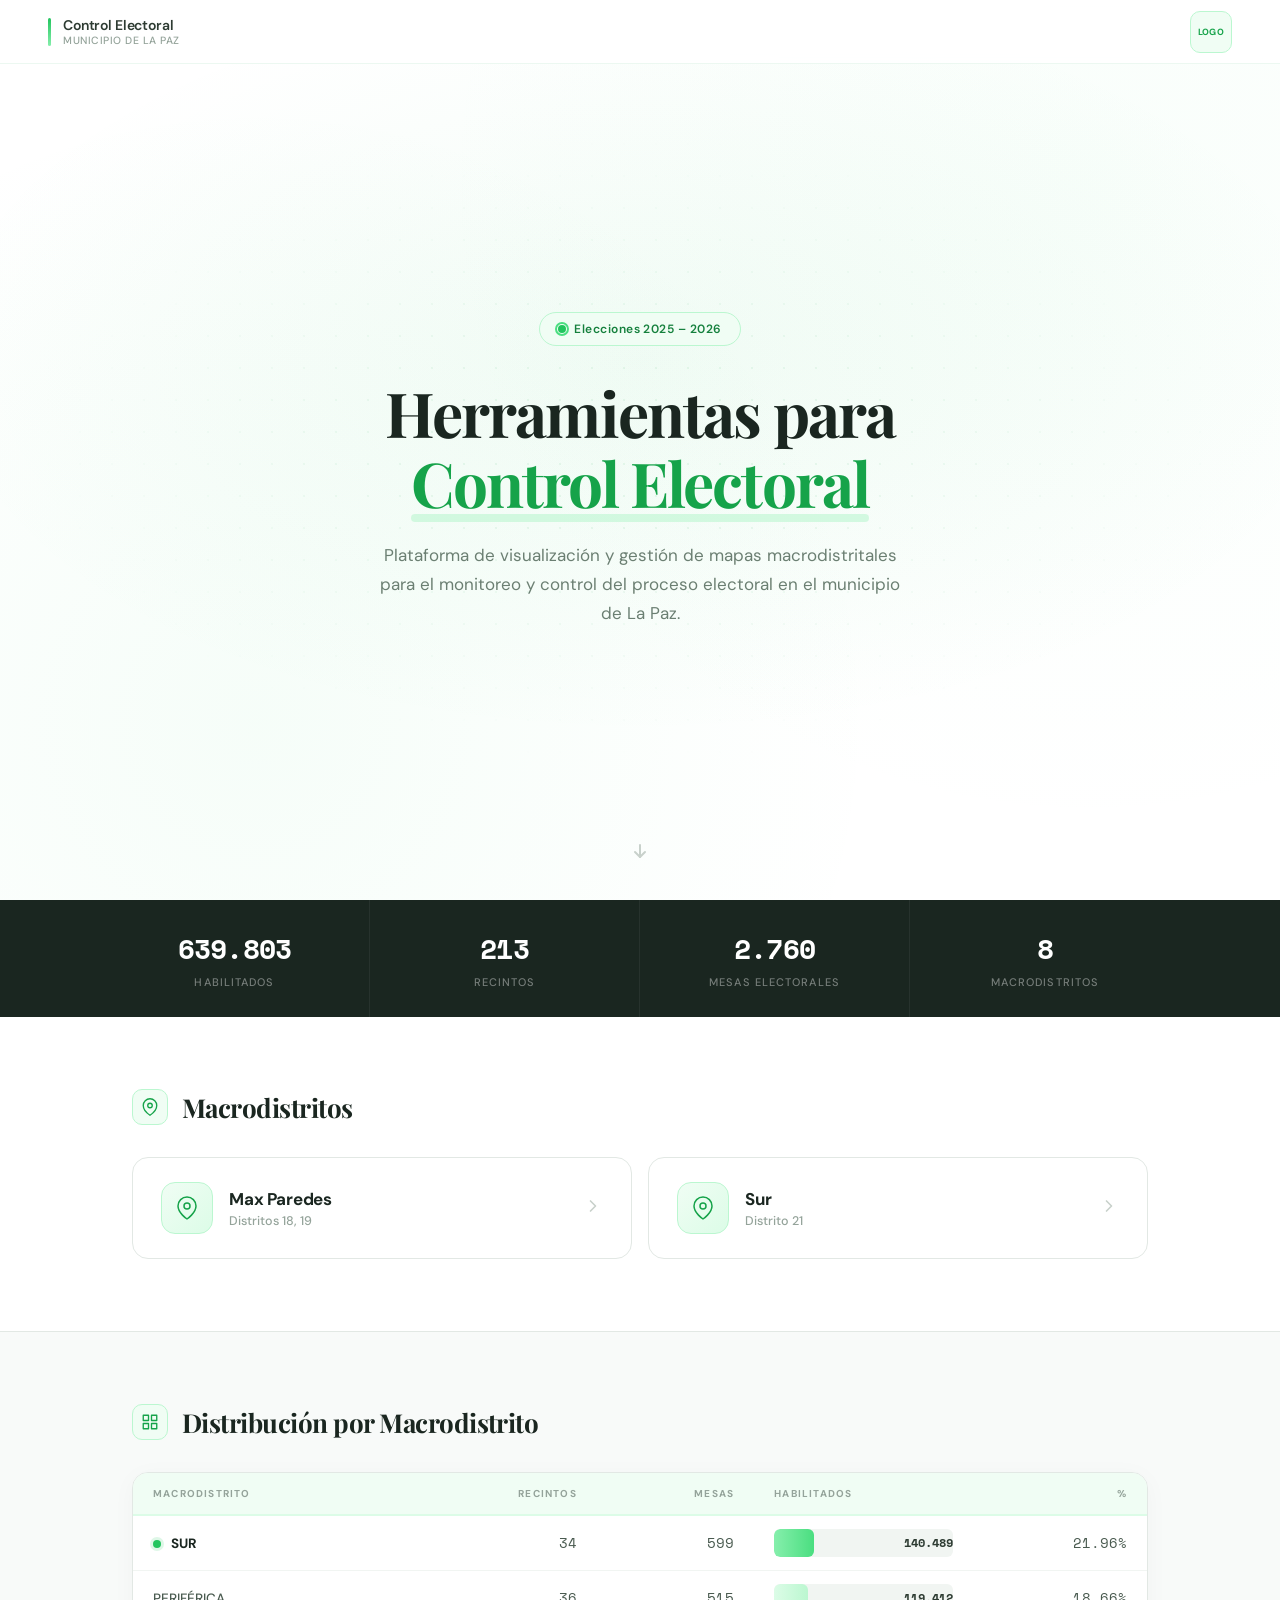
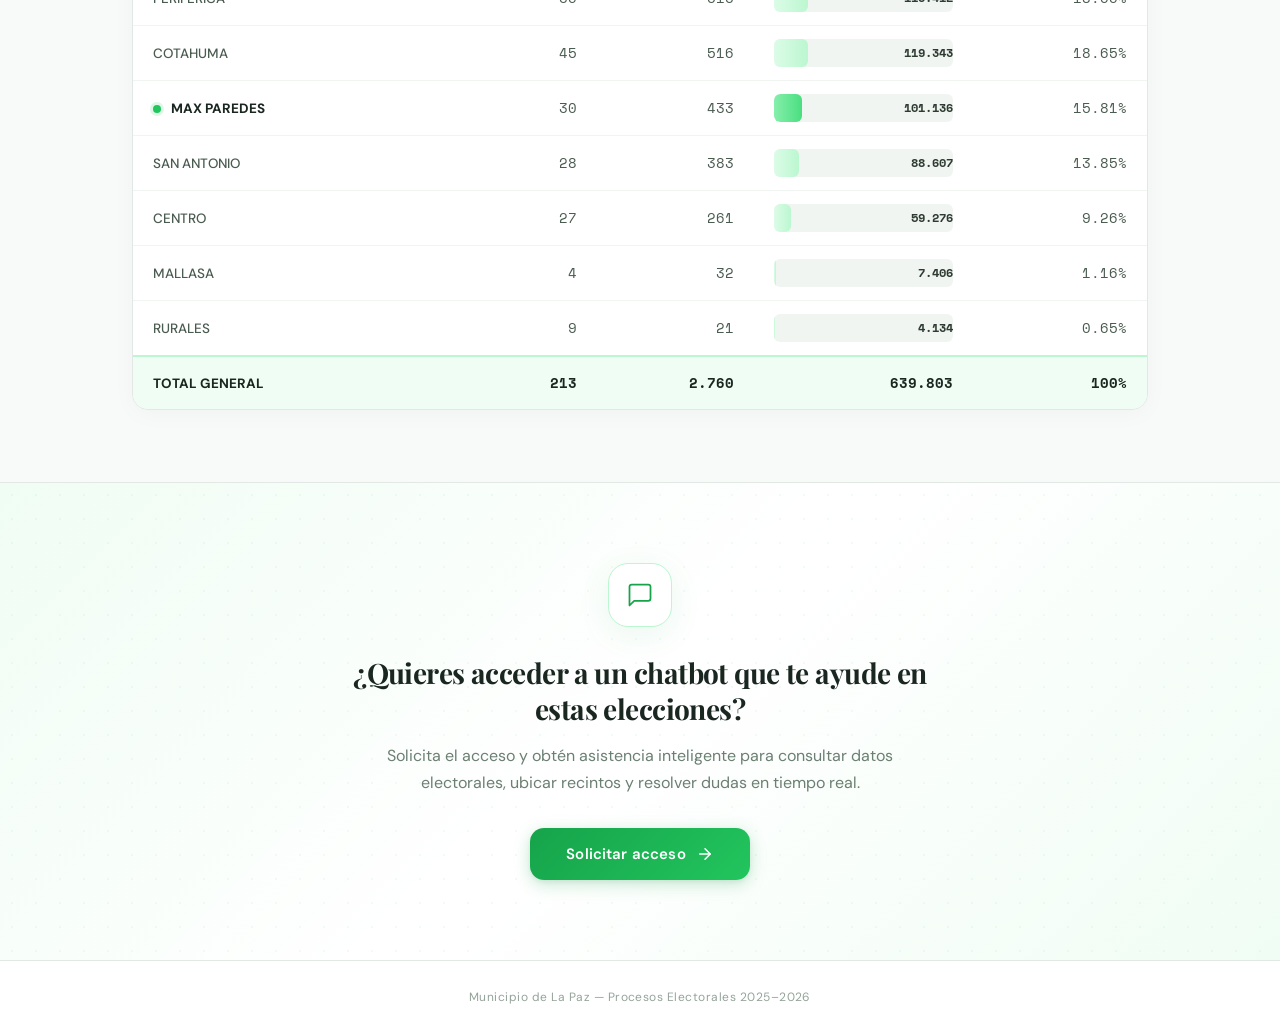
==== index.html @ c9ba5ce0 "Layout Main" ====
<!DOCTYPE html>
<html lang="es">
<head>
  <meta charset="UTF-8">
  <meta name="viewport" content="width=device-width, initial-scale=1.0">
  <title>Herramientas para Control Electoral</title>
  <link rel="stylesheet" href="styles.css">
</head>
<body>

  <!-- ====== NAVBAR ====== -->
  <nav class="navbar">
    <div class="nav-brand">
      <div class="bar"></div>
      <div>
        <div class="nav-brand-text">Control Electoral</div>
        <div class="nav-brand-sub">Municipio de La Paz</div>
      </div>
    </div>
    <!-- LOGO: Reemplaza este div con <img src="tu-logo.png" alt="Logo" class="nav-logo"> -->
    <div class="nav-logo">LOGO</div>
  </nav>

  <!-- ====== HERO SECTION ====== -->
  <section class="hero">
    <div class="hero-badge">
      <span class="pulse"></span>
      Elecciones 2025 – 2026
    </div>
    <h1 class="hero-title">
      Herramientas para<br><span class="green">Control Electoral</span>
    </h1>
    <p class="hero-desc">
      Plataforma de visualización y gestión de mapas macrodistritales
      para el monitoreo y control del proceso electoral en el municipio de La Paz.
    </p>
    <a href="#contenido" class="hero-arrow">
      <svg viewBox="0 0 24 24" stroke-linecap="round" stroke-linejoin="round">
        <polyline points="7 13 12 18 17 13"/>
        <line x1="12" y1="6" x2="12" y2="18"/>
      </svg>
    </a>
  </section>

  <!-- ====== STATS BAR ====== -->
  <div class="stats-bar">
    <div class="stats-inner" id="statsInner"></div>
  </div>

  <!-- ====== MACRODISTRITOS ====== -->
  <section class="section" id="contenido">
    <div class="section-header">
      <div class="icon-circle">
        <svg viewBox="0 0 24 24">
          <path d="M21 10c0 7-9 13-9 13s-9-6-9-13a9 9 0 0118 0z"/>
          <circle cx="12" cy="10" r="3"/>
        </svg>
      </div>
      <h2 class="section-title">Macrodistritos</h2>
    </div>
    <div class="macro-grid" id="macroGrid"></div>
  </section>

  <!-- ====== TABLA DE DATOS ====== -->
  <div class="table-section">
    <section class="section">
      <div class="section-header">
        <div class="icon-circle">
          <svg viewBox="0 0 24 24">
            <rect x="3" y="3" width="7" height="7"/>
            <rect x="14" y="3" width="7" height="7"/>
            <rect x="3" y="14" width="7" height="7"/>
            <rect x="14" y="14" width="7" height="7"/>
          </svg>
        </div>
        <h2 class="section-title">Distribución por Macrodistrito</h2>
      </div>
      <div class="table-wrap">
        <table>
          <thead>
            <tr>
              <th style="text-align:left">Macrodistrito</th>
              <th>Recintos</th>
              <th>Mesas</th>
              <th style="text-align:left">Habilitados</th>
              <th>%</th>
            </tr>
          </thead>
          <tbody id="tableBody"></tbody>
        </table>
      </div>
    </section>
  </div>

  <!-- ====== CTA CHATBOT ====== -->
  <section class="cta-section">
    <div class="cta-inner">
      <div class="cta-icon">
        <svg viewBox="0 0 24 24">
          <path d="M21 15a2 2 0 01-2 2H7l-4 4V5a2 2 0 012-2h14a2 2 0 012 2z"/>
        </svg>
      </div>
      <h2 class="cta-title">
        ¿Quieres acceder a un chatbot que te ayude en estas elecciones?
      </h2>
      <p class="cta-desc">
        Solicita el acceso y obtén asistencia inteligente para consultar datos electorales,
        ubicar recintos y resolver dudas en tiempo real.
      </p>
      <button class="cta-btn" onclick="solicitarAcceso()">
        Solicitar acceso
        <svg viewBox="0 0 24 24"><line x1="5" y1="12" x2="19" y2="12"/><polyline points="12 5 19 12 12 19"/></svg>
      </button>
    </div>
  </section>

  <!-- ====== FOOTER ====== -->
  <footer class="footer">
    Municipio de La Paz — Procesos Electorales 2025–2026
  </footer>

  <script src="app.js"></script>
</body>
</html>
---- styles.css ----
/* ============================================
   HERRAMIENTAS PARA CONTROL ELECTORAL
   Estética: Editorial limpia · Blanco + Verde
   ============================================ */

@import url('https://fonts.googleapis.com/css2?family=Playfair+Display:wght@400;500;600;700;800&family=DM+Sans:opsz,wght@9..40,300;9..40,400;9..40,500;9..40,600;9..40,700&family=Space+Mono:wght@400;700&display=swap');

:root {
  --green-50: #F0FDF4;
  --green-100: #DCFCE7;
  --green-200: #BBF7D0;
  --green-300: #86EFAC;
  --green-400: #4ADE80;
  --green-500: #22C55E;
  --green-600: #16A34A;
  --green-700: #15803D;
  --green-800: #166534;
  --white: #FFFFFF;
  --gray-50: #F8FAF9;
  --gray-100: #F1F5F2;
  --gray-200: #E2E8E4;
  --gray-300: #C8D1CB;
  --gray-400: #94A39A;
  --gray-500: #6B7F72;
  --gray-600: #4A5B50;
  --gray-700: #2D3B32;
  --gray-800: #1A2620;
  --font-display: 'Playfair Display', Georgia, serif;
  --font-body: 'DM Sans', sans-serif;
  --font-mono: 'Space Mono', monospace;
}

* { margin: 0; padding: 0; box-sizing: border-box; }
html { scroll-behavior: smooth; }

body {
  font-family: var(--font-body);
  color: var(--gray-700);
  background: var(--white);
  overflow-x: hidden;
  -webkit-font-smoothing: antialiased;
}

/* ---- NAVBAR ---- */
.navbar {
  position: fixed;
  top: 0; left: 0; right: 0;
  z-index: 100;
  padding: 0 48px;
  height: 64px;
  display: flex;
  align-items: center;
  justify-content: space-between;
  background: rgba(255,255,255,0.85);
  backdrop-filter: blur(20px);
  -webkit-backdrop-filter: blur(20px);
  border-bottom: 1px solid rgba(22,163,74,0.08);
  transition: all 0.3s ease;
}

.navbar.scrolled { box-shadow: 0 4px 30px rgba(0,0,0,0.04); }

.nav-brand {
  display: flex;
  align-items: center;
  gap: 12px;
}

.nav-brand .bar {
  width: 3px;
  height: 28px;
  border-radius: 3px;
  background: linear-gradient(180deg, var(--green-500), var(--green-300));
}

.nav-brand-text {
  font-size: 14px;
  font-weight: 600;
  color: var(--gray-700);
  letter-spacing: -0.01em;
}

.nav-brand-sub {
  font-size: 10.5px;
  color: var(--gray-400);
  font-weight: 500;
  letter-spacing: 0.05em;
  text-transform: uppercase;
}

.nav-logo {
  width: 42px;
  height: 42px;
  border-radius: 10px;
  background: var(--green-50);
  border: 1.5px solid var(--green-200);
  display: flex;
  align-items: center;
  justify-content: center;
  font-size: 9px;
  font-weight: 700;
  color: var(--green-600);
  letter-spacing: 0.05em;
  transition: all 0.3s ease;
  cursor: pointer;
}

.nav-logo:hover {
  border-color: var(--green-400);
  transform: scale(1.06);
}

/* ---- HERO ---- */
.hero {
  position: relative;
  min-height: 100vh;
  display: flex;
  flex-direction: column;
  align-items: center;
  justify-content: center;
  text-align: center;
  padding: 120px 32px 80px;
  overflow: hidden;
}

.hero::before {
  content: '';
  position: absolute;
  inset: 0;
  background:
    radial-gradient(ellipse 80% 60% at 50% 40%, rgba(34,197,94,0.06) 0%, transparent 70%),
    radial-gradient(circle at 20% 80%, rgba(74,222,128,0.05) 0%, transparent 50%),
    radial-gradient(circle at 85% 20%, rgba(134,239,172,0.05) 0%, transparent 50%);
  pointer-events: none;
}

.hero::after {
  content: '';
  position: absolute;
  inset: 0;
  background-image: radial-gradient(rgba(22,163,74,0.07) 1px, transparent 1px);
  background-size: 32px 32px;
  pointer-events: none;
  mask-image: radial-gradient(ellipse 70% 50% at 50% 50%, black 20%, transparent 70%);
  -webkit-mask-image: radial-gradient(ellipse 70% 50% at 50% 50%, black 20%, transparent 70%);
}

.hero-badge {
  display: inline-flex;
  align-items: center;
  gap: 8px;
  padding: 8px 18px;
  background: var(--green-50);
  border: 1px solid var(--green-200);
  border-radius: 100px;
  font-size: 12px;
  font-weight: 600;
  color: var(--green-700);
  letter-spacing: 0.04em;
  margin-bottom: 32px;
  position: relative;
  z-index: 1;
  animation: fadeUp 0.8s ease backwards;
}

.pulse {
  width: 8px;
  height: 8px;
  border-radius: 50%;
  background: var(--green-500);
  position: relative;
}

.pulse::after {
  content: '';
  position: absolute;
  inset: -3px;
  border-radius: 50%;
  border: 2px solid var(--green-400);
  animation: pulseRing 2s ease-out infinite;
}

@keyframes pulseRing {
  0% { transform: scale(1); opacity: 0.6; }
  100% { transform: scale(2.2); opacity: 0; }
}

.hero-title {
  font-family: var(--font-display);
  font-size: clamp(38px, 5.5vw, 62px);
  font-weight: 700;
  color: var(--gray-800);
  line-height: 1.12;
  letter-spacing: -0.03em;
  max-width: 740px;
  position: relative;
  z-index: 1;
  animation: fadeUp 0.8s ease 0.1s backwards;
}

.hero-title .green {
  color: var(--green-600);
  position: relative;
}

.hero-title .green::after {
  content: '';
  position: absolute;
  bottom: 2px;
  left: 0; right: 0;
  height: 8px;
  background: var(--green-200);
  border-radius: 4px;
  z-index: -1;
  opacity: 0.6;
}

.hero-desc {
  font-size: 17px;
  color: var(--gray-500);
  line-height: 1.7;
  max-width: 520px;
  margin-top: 24px;
  position: relative;
  z-index: 1;
  animation: fadeUp 0.8s ease 0.2s backwards;
}

.hero-arrow {
  position: absolute;
  bottom: 32px;
  left: 50%;
  transform: translateX(-50%);
  animation: bounceDown 2s ease infinite;
  z-index: 1;
}

.hero-arrow svg {
  width: 24px;
  height: 24px;
  stroke: var(--gray-300);
  stroke-width: 2;
  fill: none;
}

@keyframes bounceDown {
  0%, 100% { transform: translateX(-50%) translateY(0); }
  50% { transform: translateX(-50%) translateY(8px); }
}

@keyframes fadeUp {
  from { opacity: 0; transform: translateY(20px); }
  to { opacity: 1; transform: translateY(0); }
}

/* ---- STATS BAR ---- */
.stats-bar { background: var(--gray-800); padding: 0 48px; }

.stats-inner {
  max-width: 1080px;
  margin: 0 auto;
  display: grid;
  grid-template-columns: repeat(4, 1fr);
}

.stat-item {
  padding: 28px 24px;
  text-align: center;
  border-right: 1px solid rgba(255,255,255,0.06);
  animation: fadeUp 0.6s ease backwards;
}

.stat-item:nth-child(1) { animation-delay: 0.3s; }
.stat-item:nth-child(2) { animation-delay: 0.35s; }
.stat-item:nth-child(3) { animation-delay: 0.4s; }
.stat-item:nth-child(4) { animation-delay: 0.45s; }
.stat-item:last-child { border-right: none; }

.stat-value {
  font-family: var(--font-mono);
  font-size: 28px;
  font-weight: 700;
  color: var(--white);
  letter-spacing: -0.03em;
}

.stat-label {
  font-size: 11px;
  color: rgba(255,255,255,0.4);
  font-weight: 500;
  letter-spacing: 0.1em;
  text-transform: uppercase;
  margin-top: 6px;
}

/* ---- SECTIONS ---- */
.section {
  max-width: 1080px;
  margin: 0 auto;
  padding: 72px 32px;
}

.section-header {
  display: flex;
  align-items: center;
  gap: 14px;
  margin-bottom: 32px;
}

.icon-circle {
  width: 36px;
  height: 36px;
  border-radius: 10px;
  background: var(--green-50);
  border: 1px solid var(--green-200);
  display: flex;
  align-items: center;
  justify-content: center;
}

.icon-circle svg {
  width: 18px;
  height: 18px;
  stroke: var(--green-600);
  fill: none;
  stroke-width: 1.8;
  stroke-linecap: round;
  stroke-linejoin: round;
}

.section-title {
  font-family: var(--font-display);
  font-size: 26px;
  font-weight: 700;
  color: var(--gray-800);
  letter-spacing: -0.02em;
}

/* ---- MACRO CARDS ---- */
.macro-grid {
  display: grid;
  grid-template-columns: repeat(2, 1fr);
  gap: 16px;
}

.macro-card {
  all: unset;
  cursor: pointer;
  box-sizing: border-box;
  display: flex;
  align-items: center;
  gap: 16px;
  padding: 24px 28px;
  background: var(--white);
  border: 1.5px solid var(--gray-200);
  border-radius: 16px;
  transition: all 0.4s cubic-bezier(0.22, 1, 0.36, 1);
  position: relative;
  overflow: hidden;
}

.macro-card::before {
  content: '';
  position: absolute;
  top: 0; left: 0;
  width: 4px;
  height: 100%;
  background: var(--green-500);
  opacity: 0;
  transition: opacity 0.3s ease;
  border-radius: 0 4px 4px 0;
}

.macro-card:hover {
  border-color: var(--green-300);
  transform: translateY(-4px);
  box-shadow: 0 16px 48px rgba(22,163,74,0.08), 0 4px 12px rgba(0,0,0,0.03);
}

.macro-card:hover::before,
.macro-card.active::before { opacity: 1; }

.macro-card.active {
  border-color: var(--green-400);
  background: var(--green-50);
  box-shadow: 0 8px 32px rgba(22,163,74,0.1);
}

.macro-card-icon {
  width: 52px;
  height: 52px;
  border-radius: 14px;
  background: linear-gradient(135deg, var(--green-50), var(--green-100));
  border: 1px solid var(--green-200);
  display: flex;
  align-items: center;
  justify-content: center;
  flex-shrink: 0;
  transition: all 0.3s ease;
}

.macro-card:hover .macro-card-icon {
  background: linear-gradient(135deg, var(--green-100), var(--green-200));
  border-color: var(--green-300);
}

.macro-card-icon svg {
  width: 24px;
  height: 24px;
  stroke: var(--green-600);
  fill: none;
  stroke-width: 1.5;
  stroke-linecap: round;
  stroke-linejoin: round;
}

.macro-card-name {
  font-size: 17px;
  font-weight: 700;
  color: var(--gray-800);
  letter-spacing: -0.01em;
}

.macro-card-sub {
  font-size: 12.5px;
  color: var(--gray-400);
  margin-top: 3px;
  font-weight: 500;
}

.macro-card-arrow { margin-left: auto; transition: all 0.3s ease; }

.macro-card-arrow svg {
  width: 20px;
  height: 20px;
  stroke: var(--gray-300);
  fill: none;
  stroke-width: 2;
  stroke-linecap: round;
  stroke-linejoin: round;
  transition: all 0.3s ease;
}

.macro-card:hover .macro-card-arrow svg {
  stroke: var(--green-500);
  transform: translateX(3px);
}

.macro-card.active .macro-card-arrow { transform: rotate(90deg); }

/* ---- TABLE ---- */
.table-section {
  background: var(--gray-50);
  border-top: 1px solid var(--gray-200);
  border-bottom: 1px solid var(--gray-200);
}

.table-wrap {
  background: var(--white);
  border: 1px solid var(--gray-200);
  border-radius: 16px;
  overflow: hidden;
  box-shadow: 0 4px 24px rgba(0,0,0,0.03);
}

table { width: 100%; border-collapse: collapse; }
thead tr { border-bottom: 2px solid var(--green-100); }

th {
  padding: 14px 20px;
  font-size: 10px;
  font-weight: 700;
  color: var(--gray-400);
  letter-spacing: 0.12em;
  text-transform: uppercase;
  text-align: right;
  background: var(--green-50);
}

th:first-child { text-align: left; }
th:nth-child(4) { text-align: left; }

td {
  padding: 13px 20px;
  font-size: 13.5px;
  color: var(--gray-600);
  text-align: right;
  font-family: var(--font-mono);
  font-weight: 400;
}

td:first-child {
  text-align: left;
  font-family: var(--font-body);
  font-weight: 500;
  color: var(--gray-600);
}

tbody tr {
  border-bottom: 1px solid var(--gray-100);
  transition: background 0.2s ease;
}

tbody tr:last-child { border-bottom: none; }
tbody tr:hover { background: rgba(240,253,244,0.5); }

tr.row-highlight td:first-child {
  font-weight: 700;
  color: var(--gray-800);
}

.dot {
  display: inline-block;
  width: 8px;
  height: 8px;
  border-radius: 50%;
  background: var(--green-500);
  margin-right: 10px;
  vertical-align: middle;
  box-shadow: 0 0 0 3px rgba(34,197,94,0.15);
}

.bar-cell {
  position: relative;
  width: 100%;
  height: 28px;
  background: var(--gray-100);
  border-radius: 6px;
  overflow: hidden;
}

.bar-fill {
  position: absolute;
  left: 0; top: 0; bottom: 0;
  background: linear-gradient(90deg, var(--green-100), var(--green-200));
  border-radius: 6px;
  transition: width 1s cubic-bezier(0.22, 1, 0.36, 1);
}

.bar-fill.highlight {
  background: linear-gradient(90deg, var(--green-300), var(--green-400));
}

.bar-value {
  position: relative;
  z-index: 1;
  line-height: 28px;
  padding-left: 10px;
  font-size: 12px;
  font-weight: 600;
  color: var(--gray-700);
  font-family: var(--font-mono);
}

tr.row-total {
  border-top: 2px solid var(--green-200) !important;
  background: var(--green-50);
}

tr.row-total td {
  font-weight: 700;
  color: var(--gray-800);
  padding: 16px 20px;
}

/* ---- CTA CHATBOT ---- */
.cta-section {
  background: linear-gradient(135deg, var(--green-50) 0%, var(--white) 50%, var(--green-50) 100%);
  position: relative;
  overflow: hidden;
}

.cta-section::before {
  content: '';
  position: absolute;
  inset: 0;
  background-image: radial-gradient(rgba(22,163,74,0.05) 1px, transparent 1px);
  background-size: 24px 24px;
  pointer-events: none;
}

.cta-inner {
  max-width: 640px;
  margin: 0 auto;
  padding: 80px 32px;
  text-align: center;
  position: relative;
  z-index: 1;
}

.cta-icon {
  width: 64px;
  height: 64px;
  border-radius: 20px;
  background: var(--white);
  border: 1.5px solid var(--green-200);
  display: flex;
  align-items: center;
  justify-content: center;
  margin: 0 auto 28px;
  box-shadow: 0 8px 32px rgba(22,163,74,0.08);
}

.cta-icon svg {
  width: 28px; height: 28px;
  stroke: var(--green-600);
  fill: none;
  stroke-width: 1.5;
  stroke-linecap: round;
  stroke-linejoin: round;
}

.cta-title {
  font-family: var(--font-display);
  font-size: 28px;
  font-weight: 700;
  color: var(--gray-800);
  letter-spacing: -0.02em;
  line-height: 1.3;
  margin-bottom: 14px;
}

.cta-desc {
  font-size: 16px;
  color: var(--gray-500);
  line-height: 1.7;
  margin-bottom: 32px;
}

.cta-btn {
  all: unset;
  cursor: pointer;
  display: inline-flex;
  align-items: center;
  gap: 10px;
  padding: 16px 36px;
  background: linear-gradient(135deg, var(--green-600), var(--green-500));
  color: var(--white);
  font-family: var(--font-body);
  font-size: 15px;
  font-weight: 600;
  letter-spacing: 0.01em;
  border-radius: 14px;
  transition: all 0.4s cubic-bezier(0.22, 1, 0.36, 1);
  box-shadow: 0 4px 16px rgba(22,163,74,0.25), 0 2px 4px rgba(0,0,0,0.05);
  position: relative;
  overflow: hidden;
}

.cta-btn::before {
  content: '';
  position: absolute;
  inset: 0;
  background: linear-gradient(135deg, transparent 0%, rgba(255,255,255,0.15) 100%);
  opacity: 0;
  transition: opacity 0.3s ease;
}

.cta-btn:hover {
  transform: translateY(-3px);
  box-shadow: 0 8px 32px rgba(22,163,74,0.3), 0 4px 8px rgba(0,0,0,0.06);
}

.cta-btn:hover::before { opacity: 1; }
.cta-btn:active { transform: translateY(-1px); }

.cta-btn svg {
  width: 18px; height: 18px;
  stroke: var(--white);
  fill: none;
  stroke-width: 2;
  stroke-linecap: round;
  stroke-linejoin: round;
  transition: transform 0.3s ease;
}

.cta-btn:hover svg { transform: translateX(3px); }

/* ---- FOOTER ---- */
.footer {
  text-align: center;
  padding: 28px 32px;
  border-top: 1px solid var(--gray-200);
  font-size: 12px;
  color: var(--gray-400);
  letter-spacing: 0.04em;
  background: var(--white);
}

/* ---- RESPONSIVE ---- */
@media (max-width: 768px) {
  .navbar { padding: 0 20px; }
  .stats-inner { grid-template-columns: repeat(2, 1fr); }
  .stat-item { padding: 20px 16px; }
  .stat-value { font-size: 22px; }
  .macro-grid { grid-template-columns: 1fr; }
  .hero-title { font-size: 34px; }
  .section { padding: 48px 20px; }
  .cta-inner { padding: 56px 20px; }
  .cta-title { font-size: 24px; }
}

@media (max-width: 480px) {
  .stats-inner { grid-template-columns: 1fr; }
  .stat-item { border-right: none; border-bottom: 1px solid rgba(255,255,255,0.06); }
  .hero { padding: 100px 20px 60px; min-height: 90vh; }
}
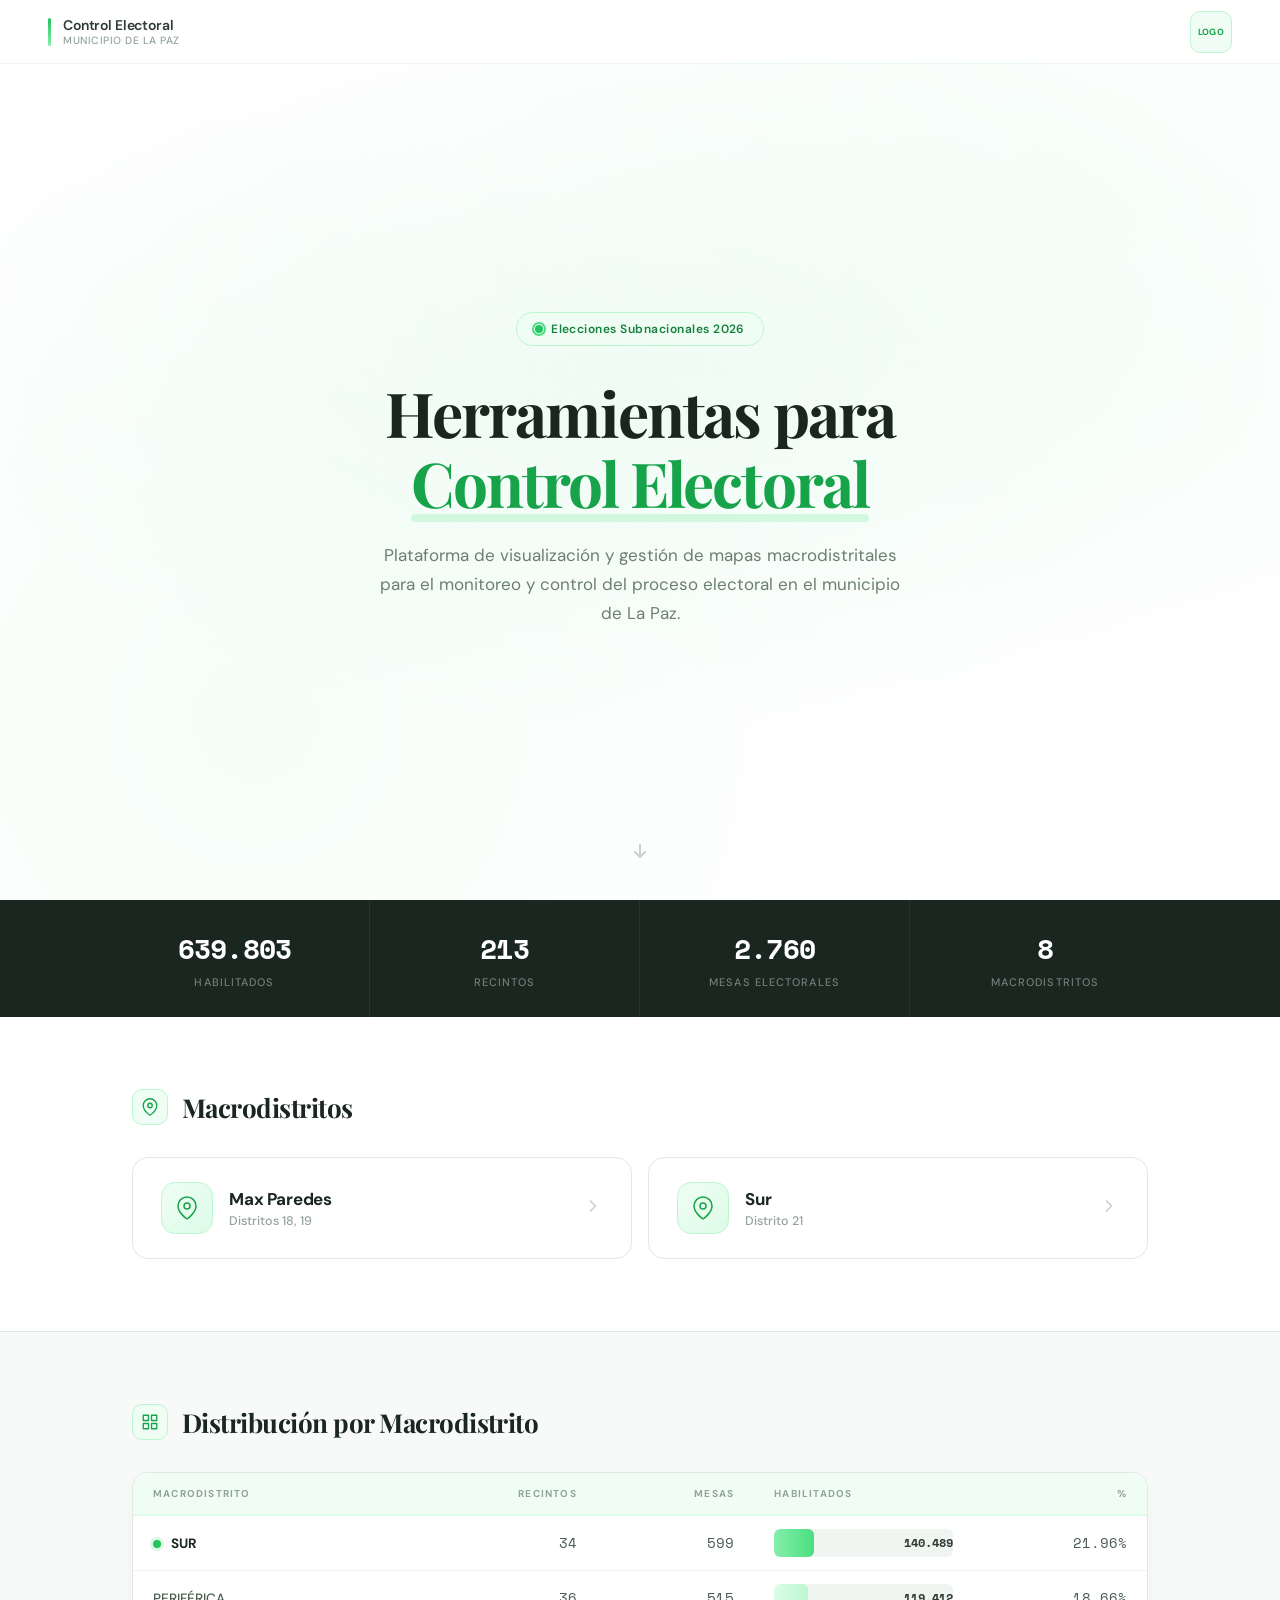
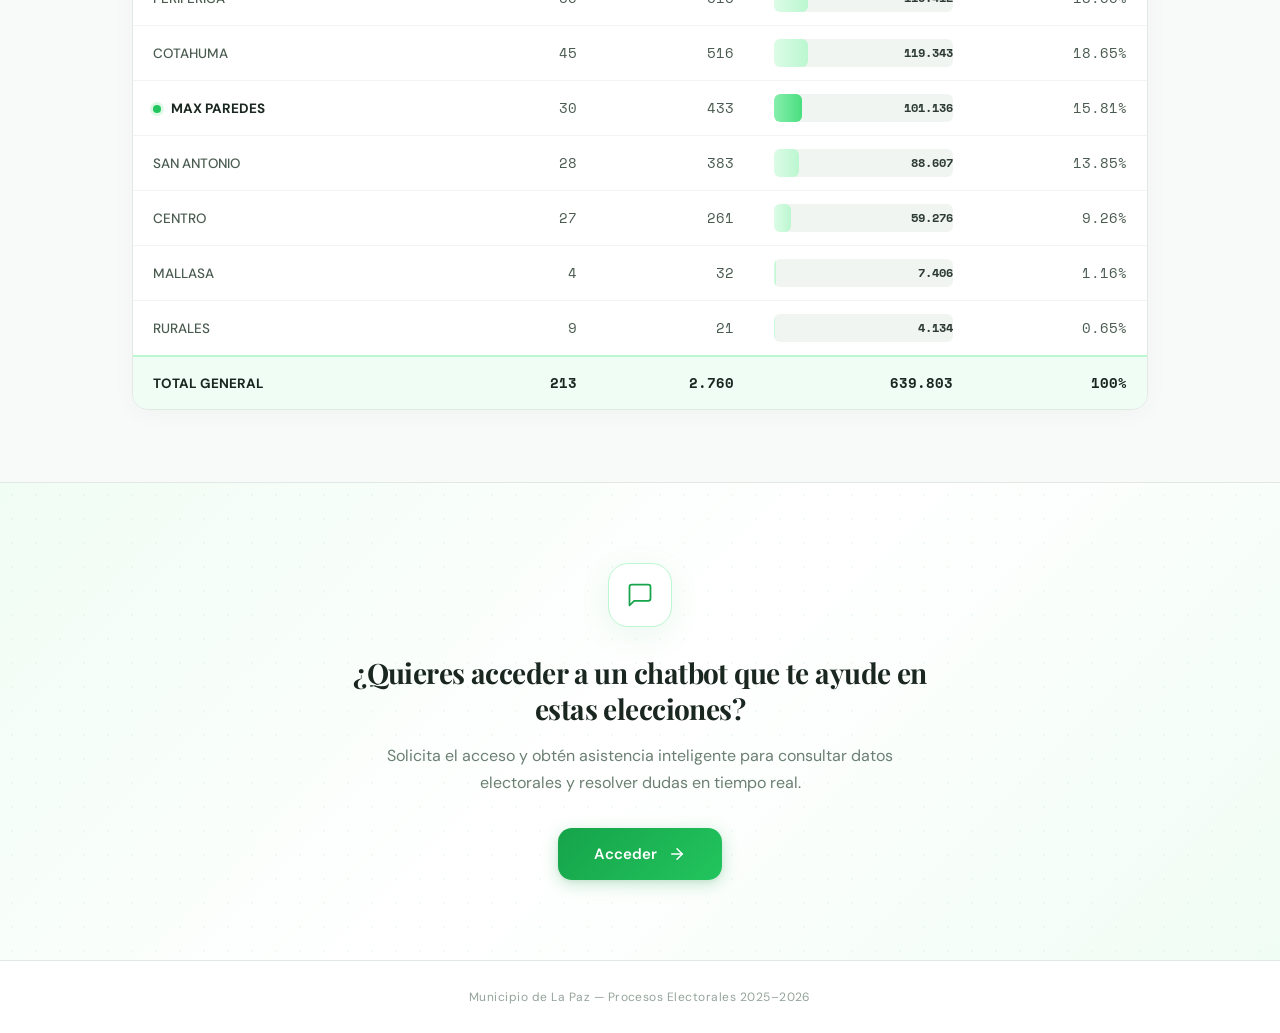
==== commit 7e3e5d22: "Update election titles and button text in index.html" ====
--- a/index.html
+++ b/index.html
@@ -25,7 +25,7 @@
   <section class="hero">
     <div class="hero-badge">
       <span class="pulse"></span>
-      Elecciones 2025 – 2026
+      Elecciones Subnacionales 2026
     </div>
     <h1 class="hero-title">
       Herramientas para<br><span class="green">Control Electoral</span>
@@ -104,11 +104,11 @@
         ¿Quieres acceder a un chatbot que te ayude en estas elecciones?
       </h2>
       <p class="cta-desc">
-        Solicita el acceso y obtén asistencia inteligente para consultar datos electorales,
-        ubicar recintos y resolver dudas en tiempo real.
+        Solicita el acceso y obtén asistencia inteligente para consultar datos electorales
+        y resolver dudas en tiempo real.
       </p>
       <button class="cta-btn" onclick="solicitarAcceso()">
-        Solicitar acceso
+        Acceder
         <svg viewBox="0 0 24 24"><line x1="5" y1="12" x2="19" y2="12"/><polyline points="12 5 19 12 12 19"/></svg>
       </button>
     </div>
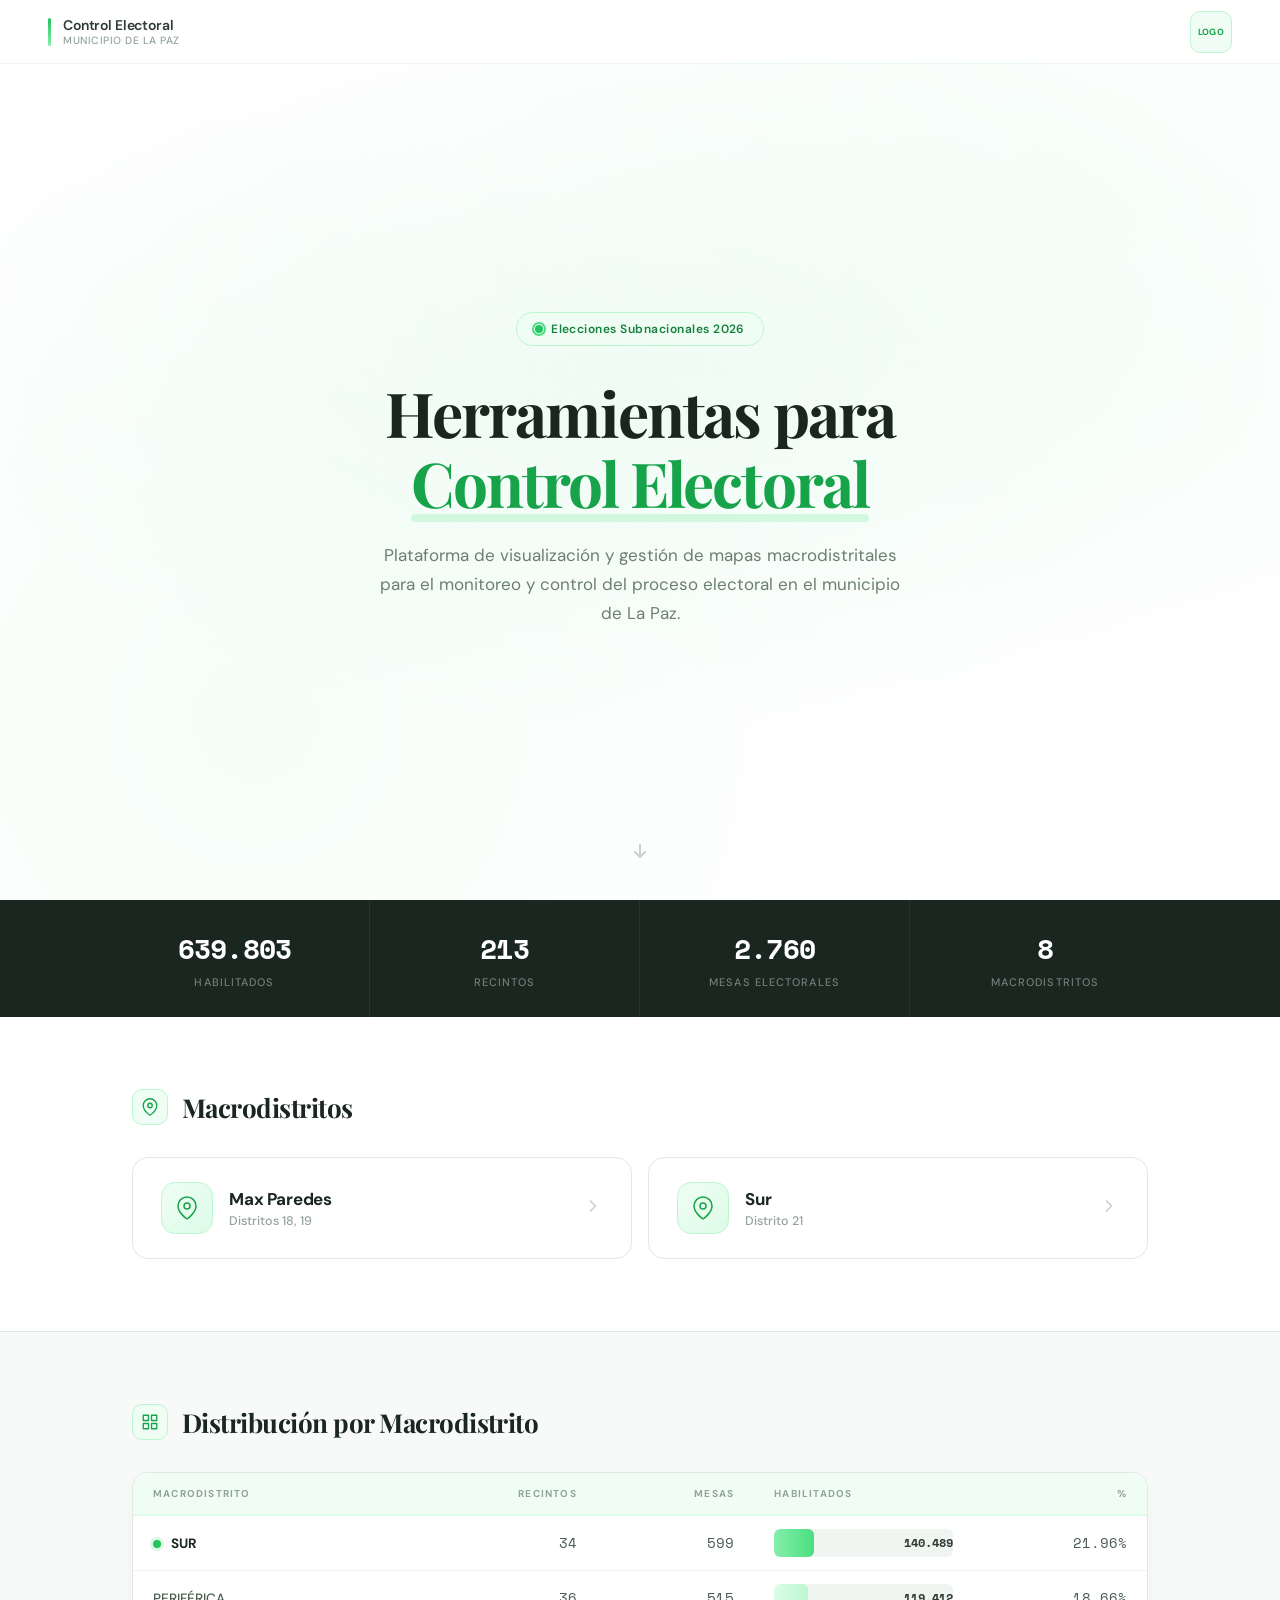
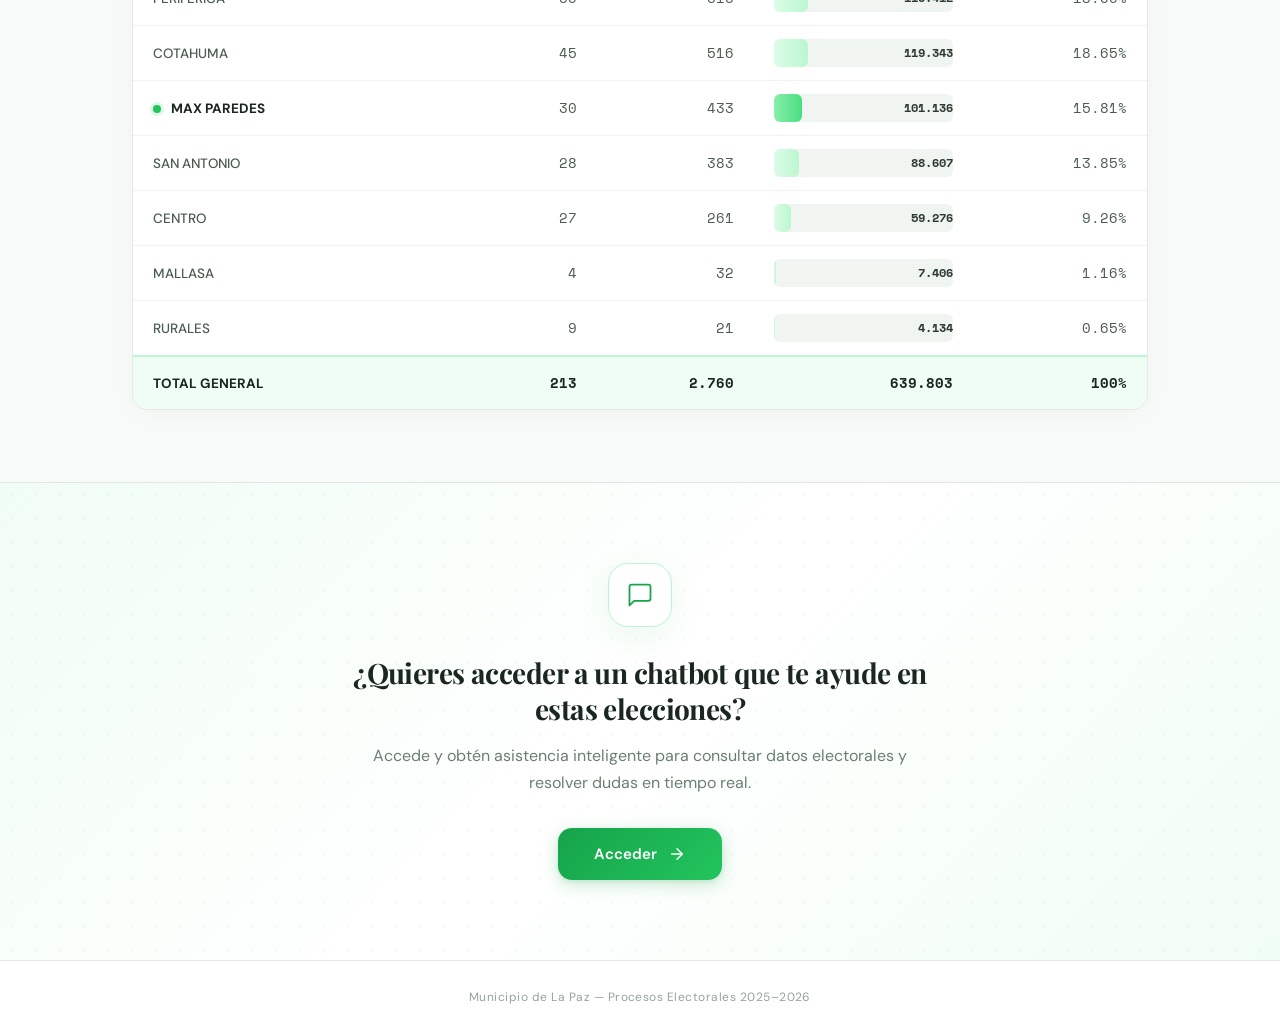
==== commit c9403965: "Update call-to-action text in index.html" ====
--- a/index.html
+++ b/index.html
@@ -104,7 +104,7 @@
         ¿Quieres acceder a un chatbot que te ayude en estas elecciones?
       </h2>
       <p class="cta-desc">
-        Solicita el acceso y obtén asistencia inteligente para consultar datos electorales
+        Accede y obtén asistencia inteligente para consultar datos electorales
         y resolver dudas en tiempo real.
       </p>
       <button class="cta-btn" onclick="solicitarAcceso()">
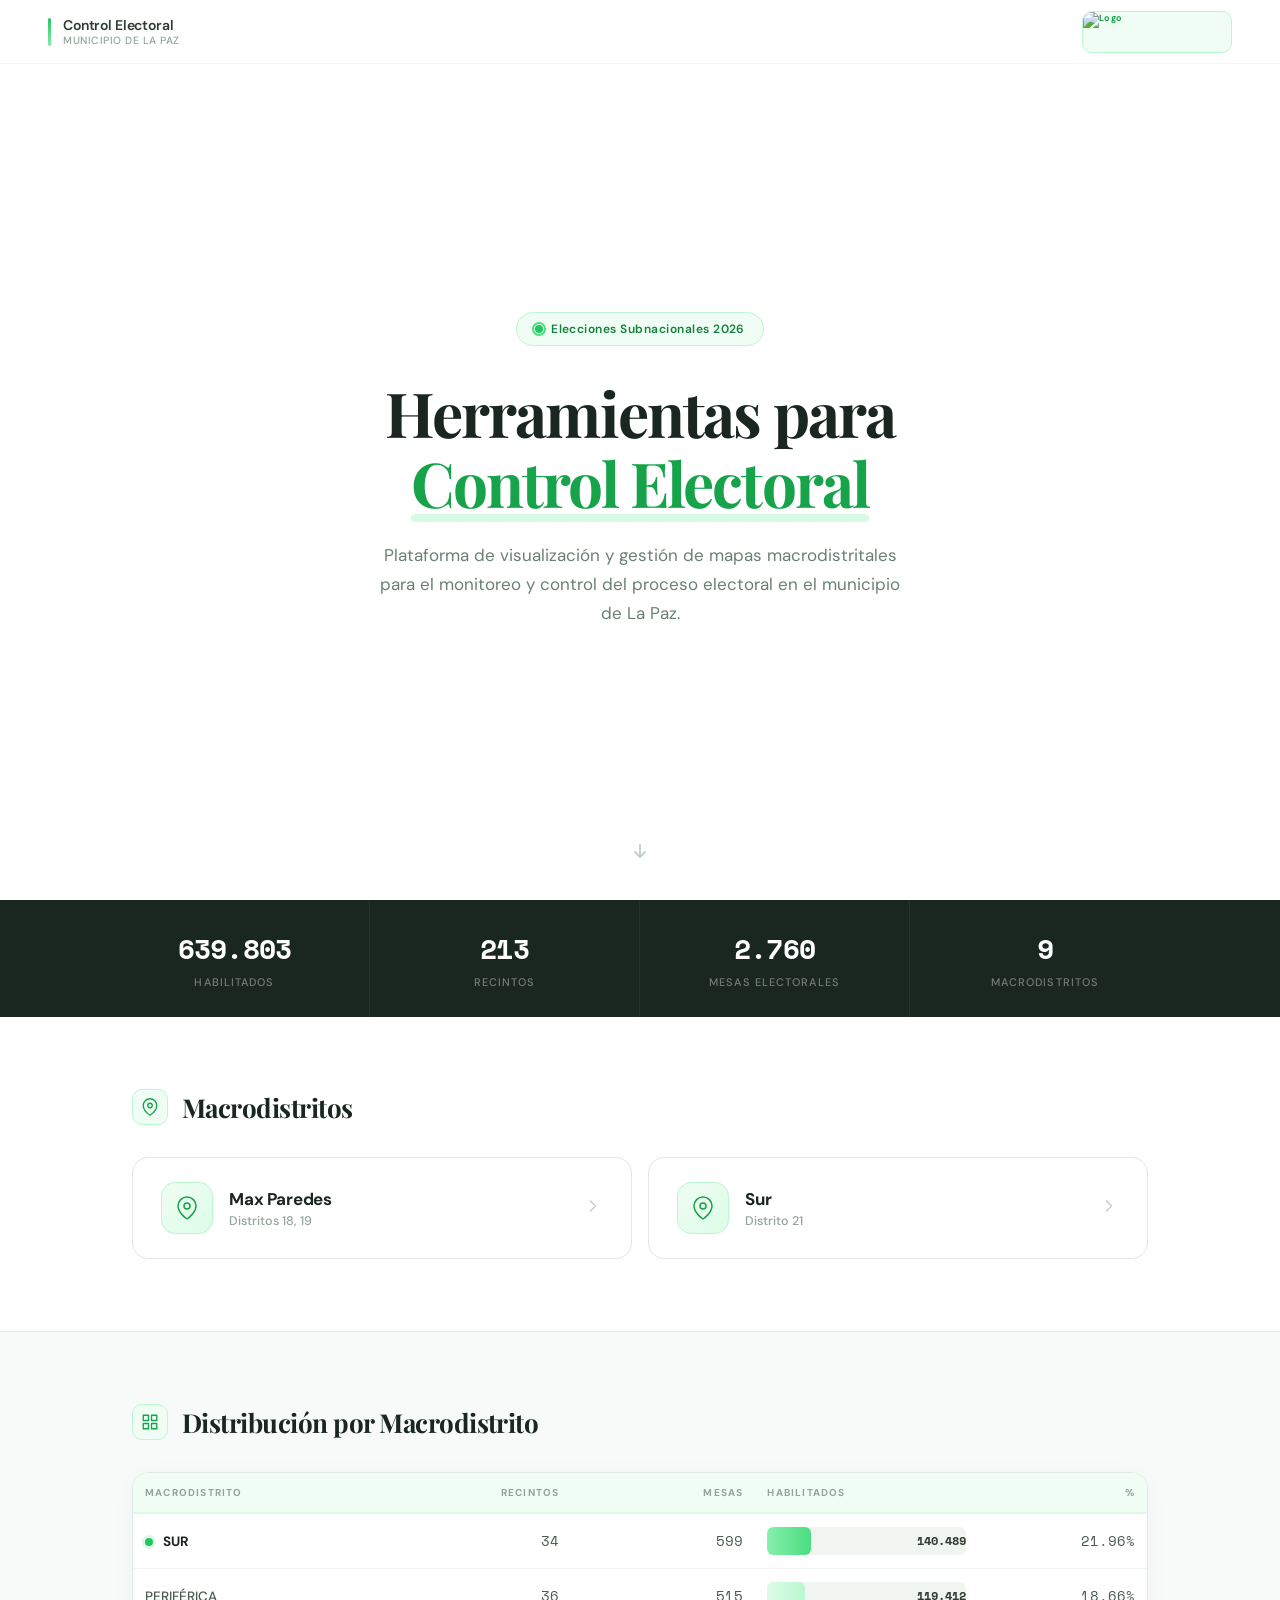
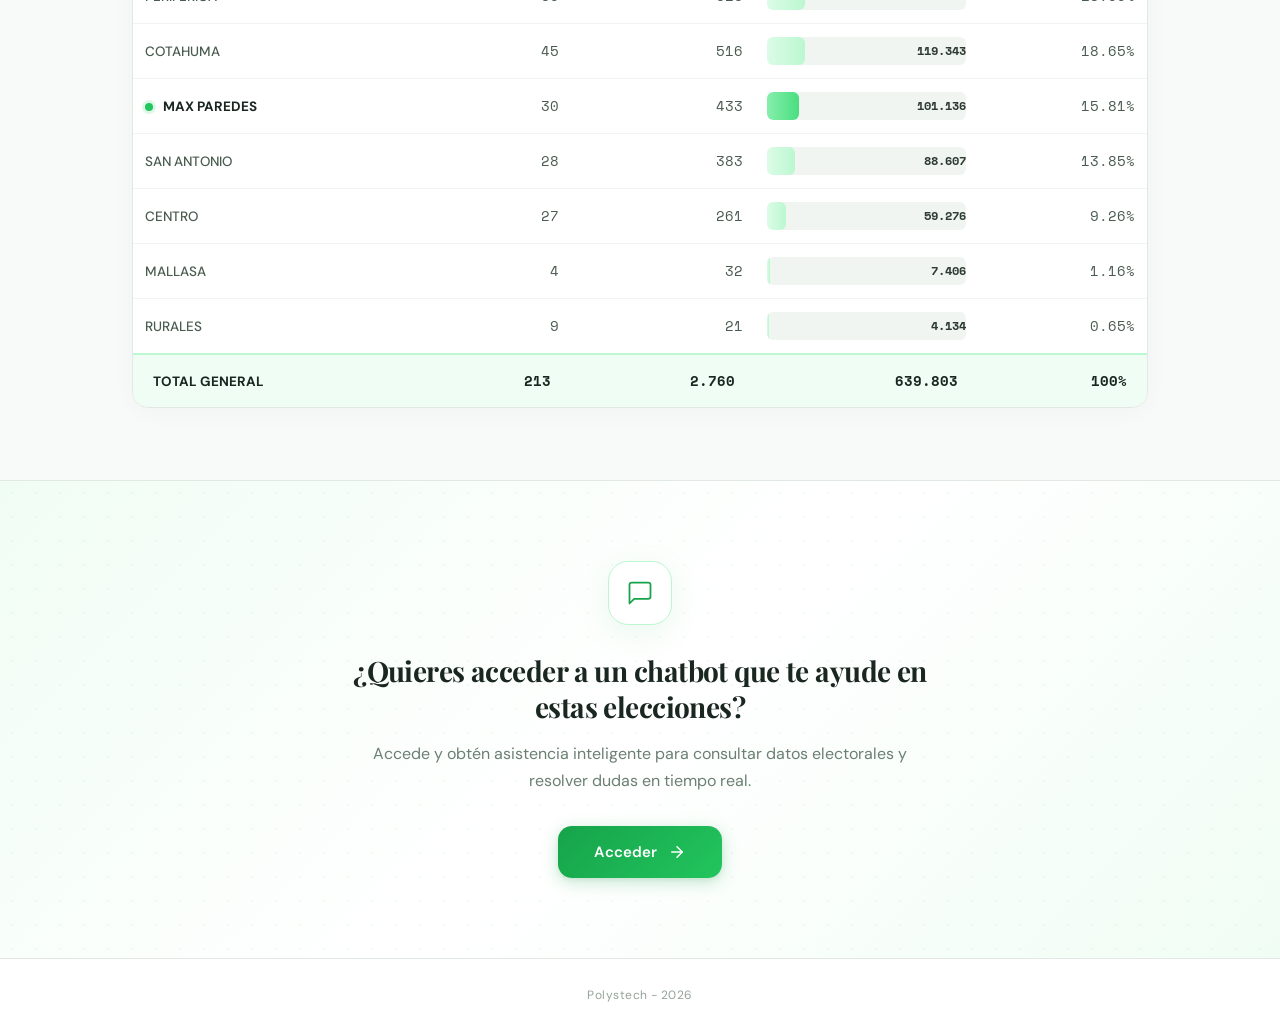
==== commit 5f46493b: "detalles varios, fondo y blur" ====
--- a/index.html
+++ b/index.html
@@ -17,8 +17,8 @@
         <div class="nav-brand-sub">Municipio de La Paz</div>
       </div>
     </div>
-    <!-- LOGO: Reemplaza este div con <img src="tu-logo.png" alt="Logo" class="nav-logo"> -->
-    <div class="nav-logo">LOGO</div>
+   
+    <img src="../Resources/logopolystech.png" alt="Logo" class="nav-logo">
   </nav>
 
   <!-- ====== HERO SECTION ====== -->
@@ -116,7 +116,7 @@
 
   <!-- ====== FOOTER ====== -->
   <footer class="footer">
-    Municipio de La Paz — Procesos Electorales 2025–2026
+    Polystech - 2026
   </footer>
 
   <script src="app.js"></script>
--- a/styles.css
+++ b/styles.css
@@ -89,7 +89,7 @@
 }
 
 .nav-logo {
-  width: 42px;
+  width: 150px;
   height: 42px;
   border-radius: 10px;
   background: var(--green-50);
@@ -120,6 +120,9 @@
   justify-content: center;
   text-align: center;
   padding: 120px 32px 80px;
+  background-image: url('../Resources/voto.jpg');
+  background-size: cover;
+  background-position: center;
   overflow: hidden;
 }
 
@@ -127,10 +130,10 @@
   content: '';
   position: absolute;
   inset: 0;
-  background:
-    radial-gradient(ellipse 80% 60% at 50% 40%, rgba(34,197,94,0.06) 0%, transparent 70%),
-    radial-gradient(circle at 20% 80%, rgba(74,222,128,0.05) 0%, transparent 50%),
-    radial-gradient(circle at 85% 20%, rgba(134,239,172,0.05) 0%, transparent 50%);
+  background: inherit;
+  filter: blur(10px);    /* ajusta el nivel de difuminado */
+  transform: scale(1.05); /* evita bordes blancos por el blur */
+  z-index: 0;
   pointer-events: none;
 }
 
@@ -508,6 +511,8 @@
   font-weight: 700;
   color: var(--gray-800);
 }
+
+
 
 .dot {
   display: inline-block;
@@ -687,6 +692,15 @@
   background: var(--white);
 }
 
+th, td {
+  padding: 13px 12px;
+}
+
+td:first-child, th:first-child {
+  max-width: 120px;
+  white-space: nowrap;
+}
+
 /* ---- RESPONSIVE ---- */
 @media (max-width: 768px) {
   .navbar { padding: 0 20px; }
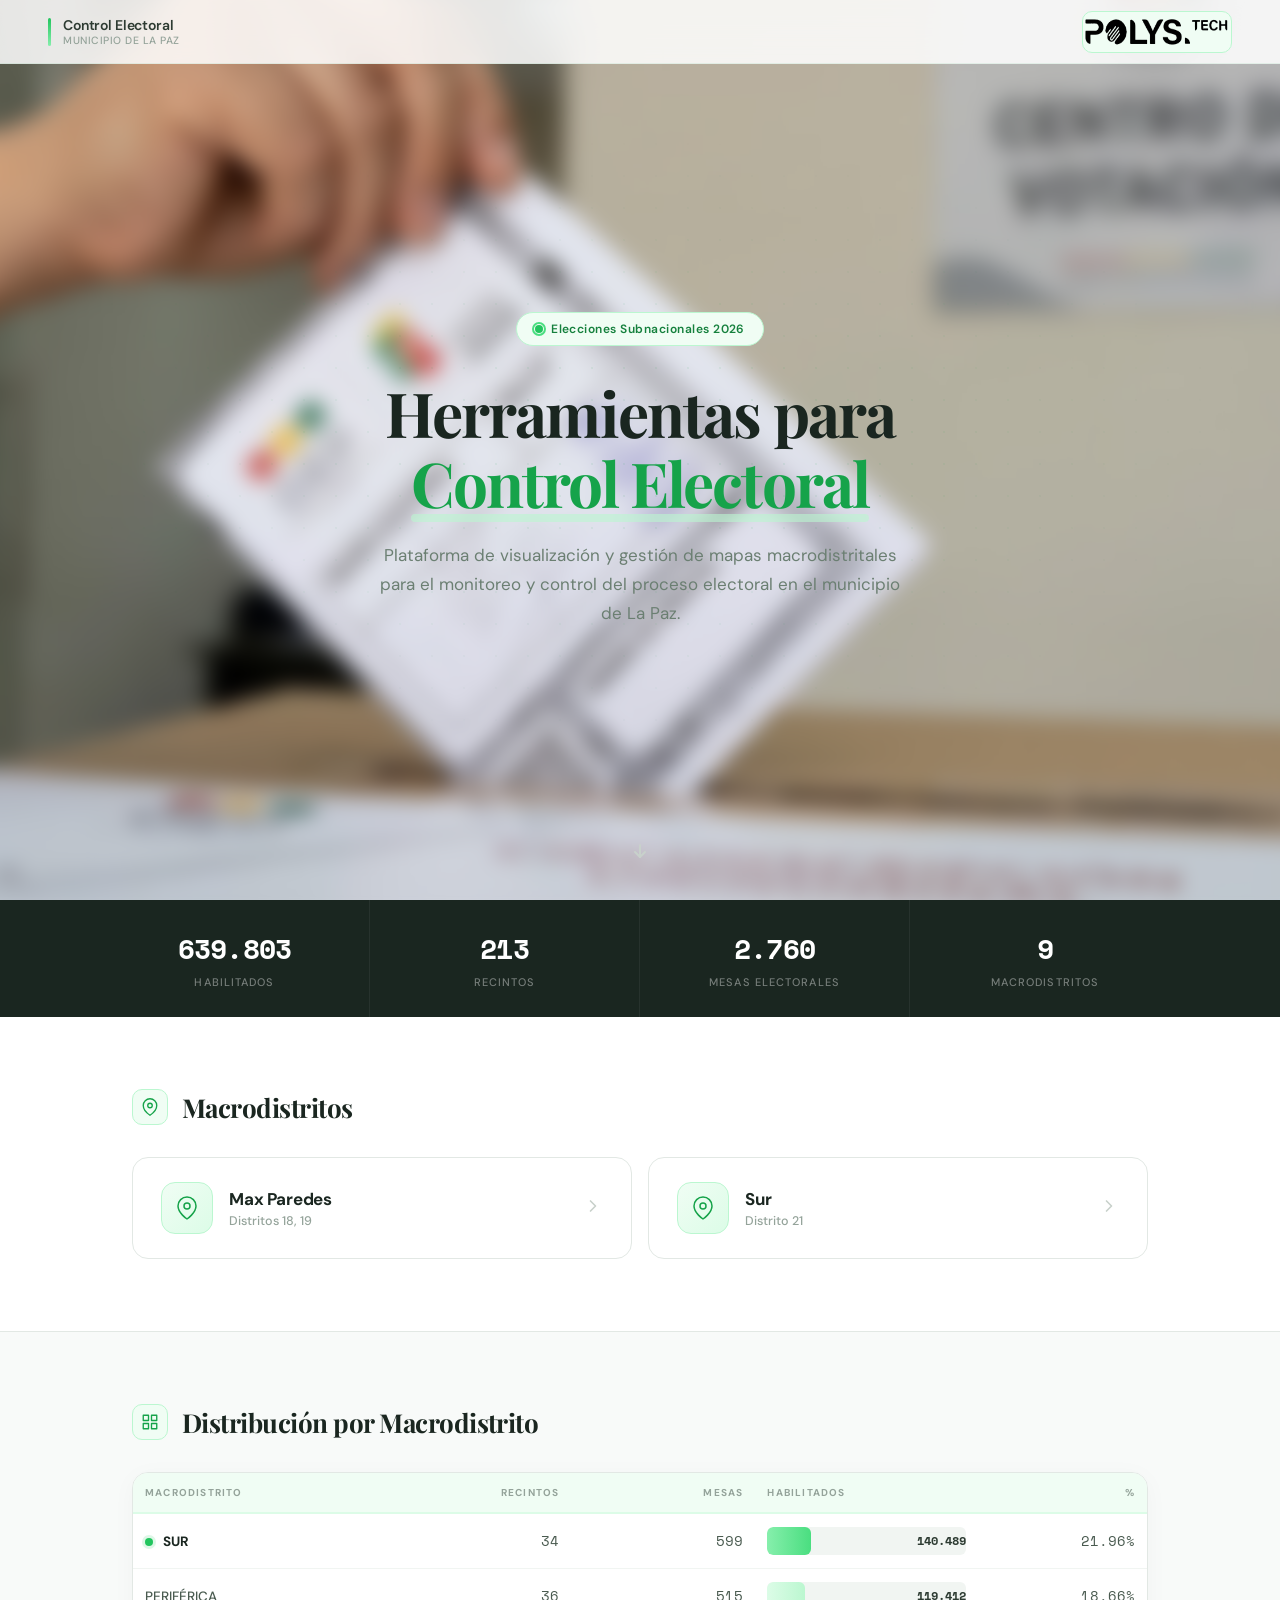
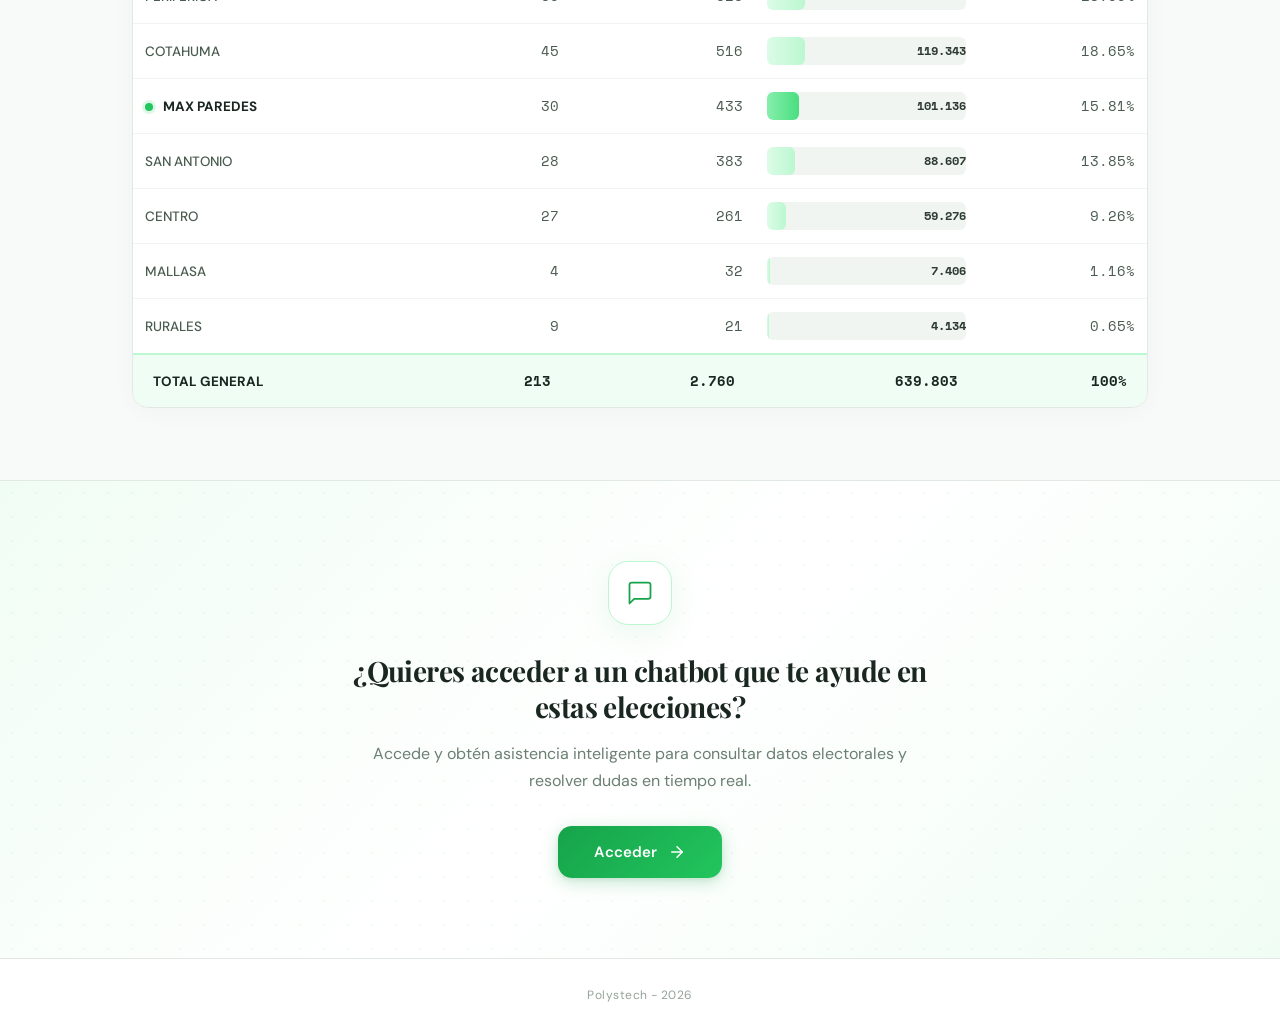
==== commit f58f9823: "Fix logo image source path in index.html Updated image source path for logo in navigation." ====
--- a/index.html
+++ b/index.html
@@ -18,7 +18,7 @@
       </div>
     </div>
    
-    <img src="../Resources/logopolystech.png" alt="Logo" class="nav-logo">
+    <img src="./Resources/logopolystech.png" alt="Logo" class="nav-logo">
   </nav>
 
   <!-- ====== HERO SECTION ====== -->
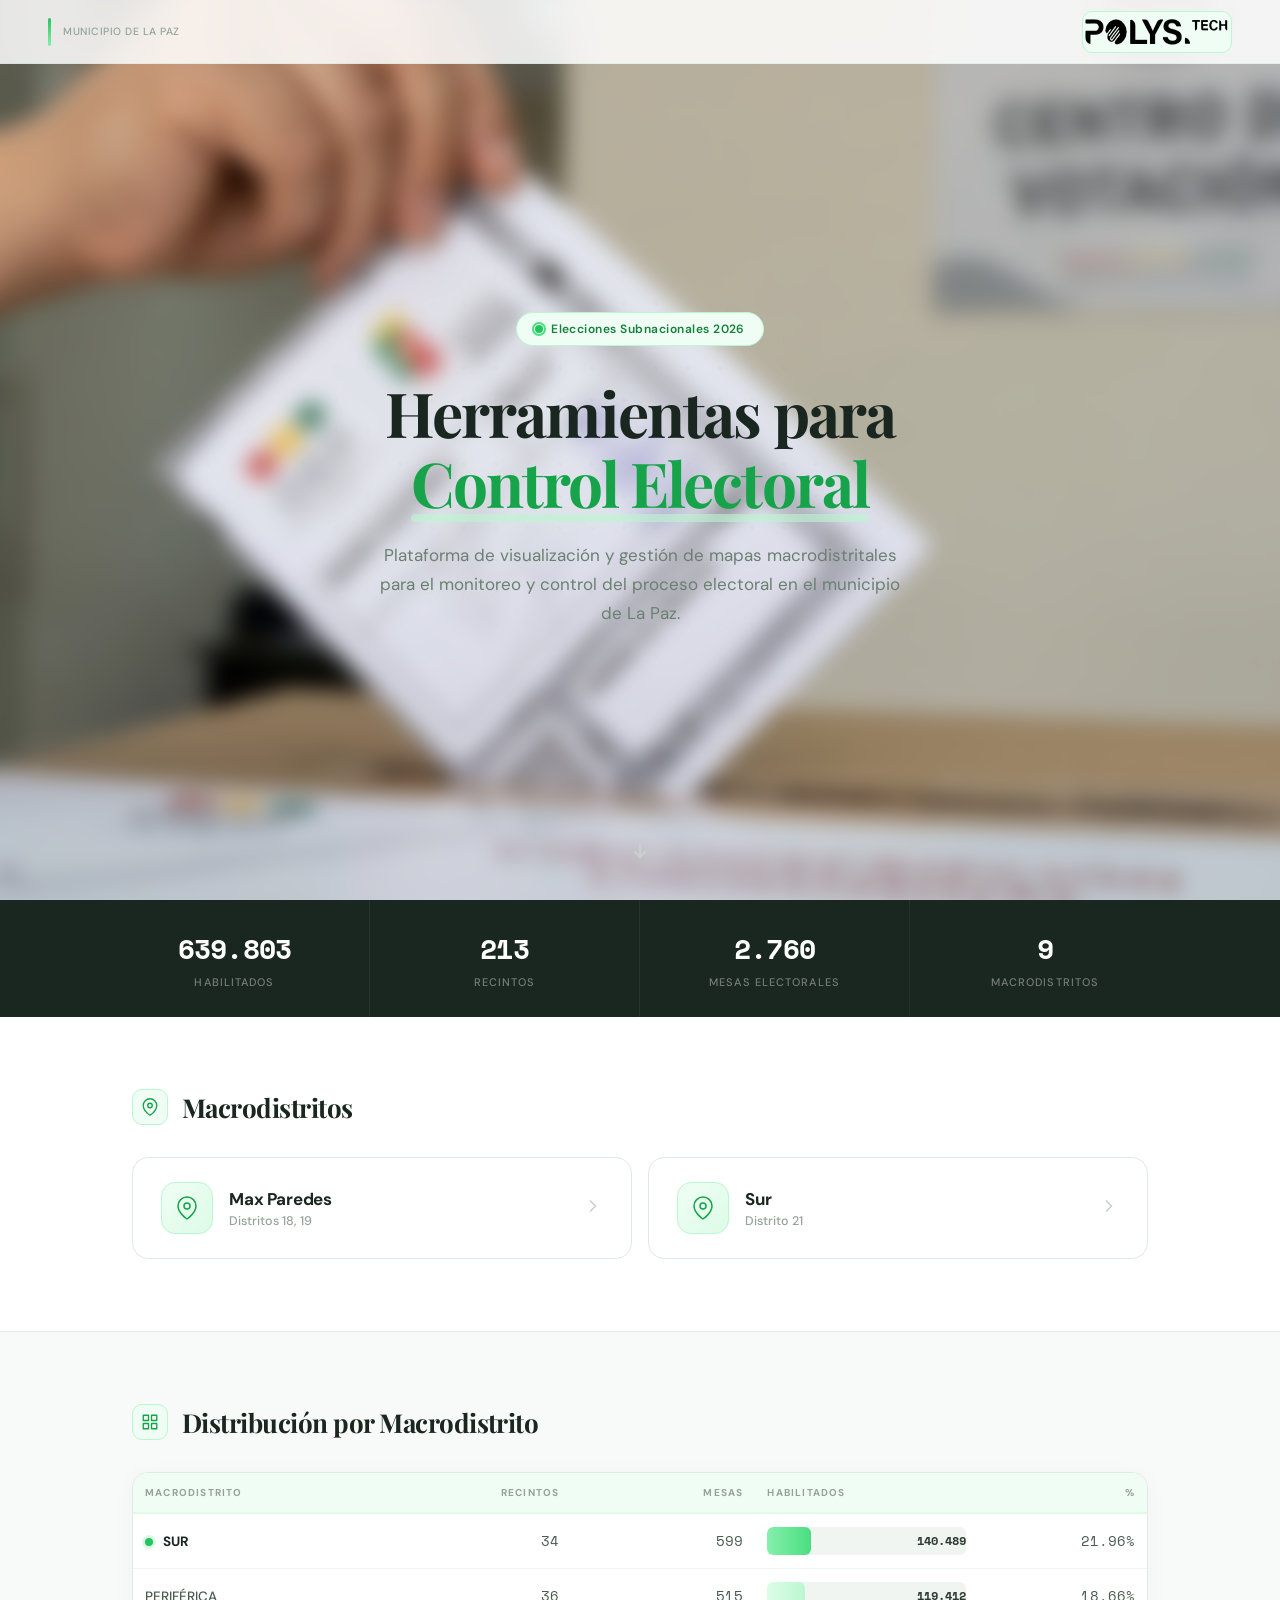
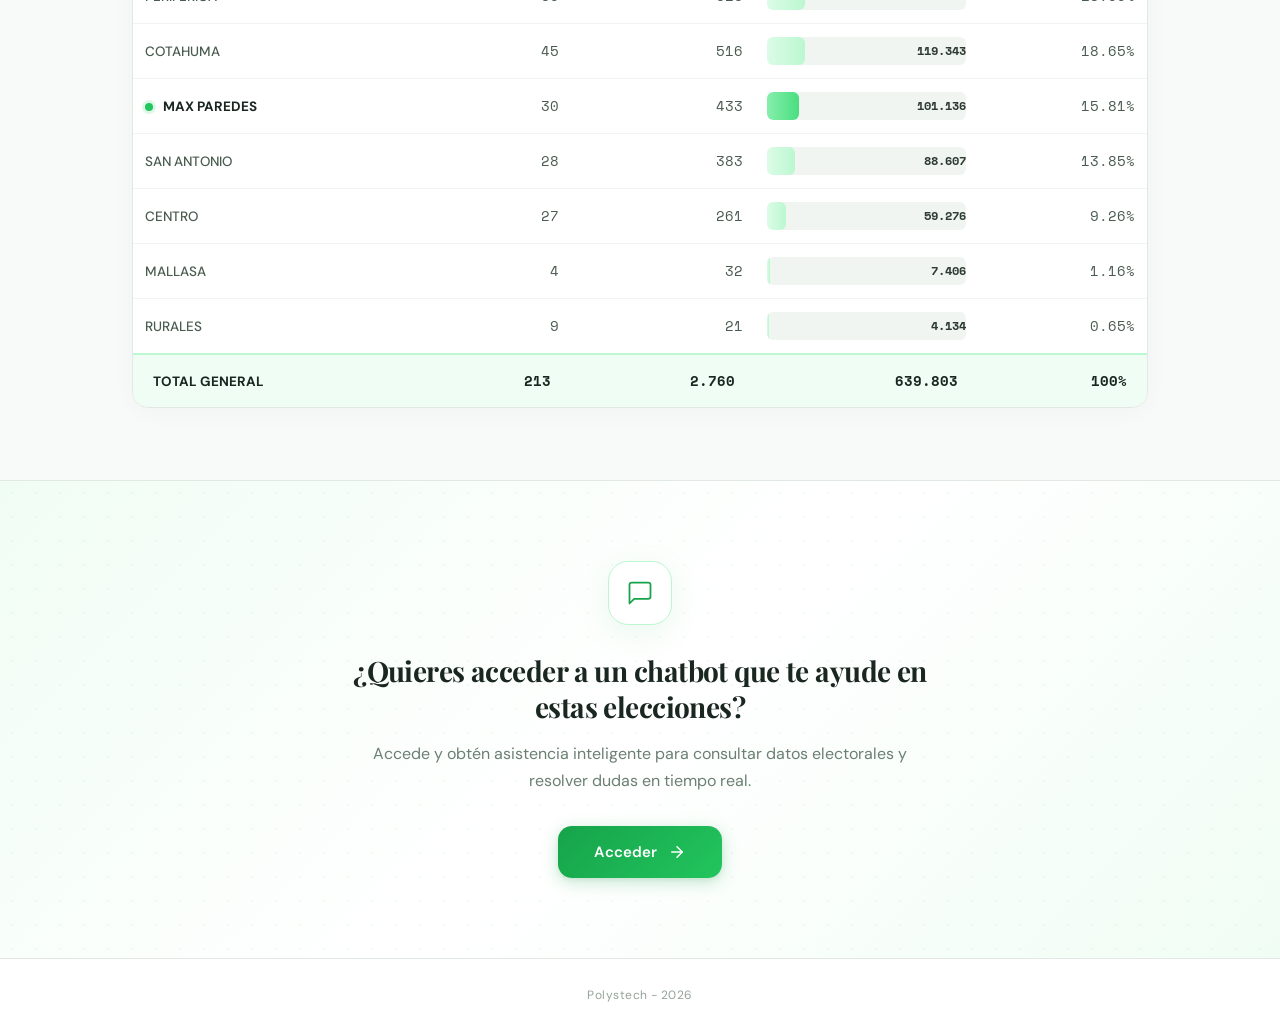
==== commit 8520cf37: "error recolocation" ====
--- a/index.html
+++ b/index.html
@@ -13,7 +13,7 @@
     <div class="nav-brand">
       <div class="bar"></div>
       <div>
-        <div class="nav-brand-text">Control Electoral</div>
+        <div class="nav-brand-text"></div>
         <div class="nav-brand-sub">Municipio de La Paz</div>
       </div>
     </div>
--- a/styles.css
+++ b/styles.css
@@ -120,7 +120,7 @@
   justify-content: center;
   text-align: center;
   padding: 120px 32px 80px;
-  background-image: url('../Resources/voto.jpg');
+  background-image: url('./Resources/background.png');
   background-size: cover;
   background-position: center;
   overflow: hidden;
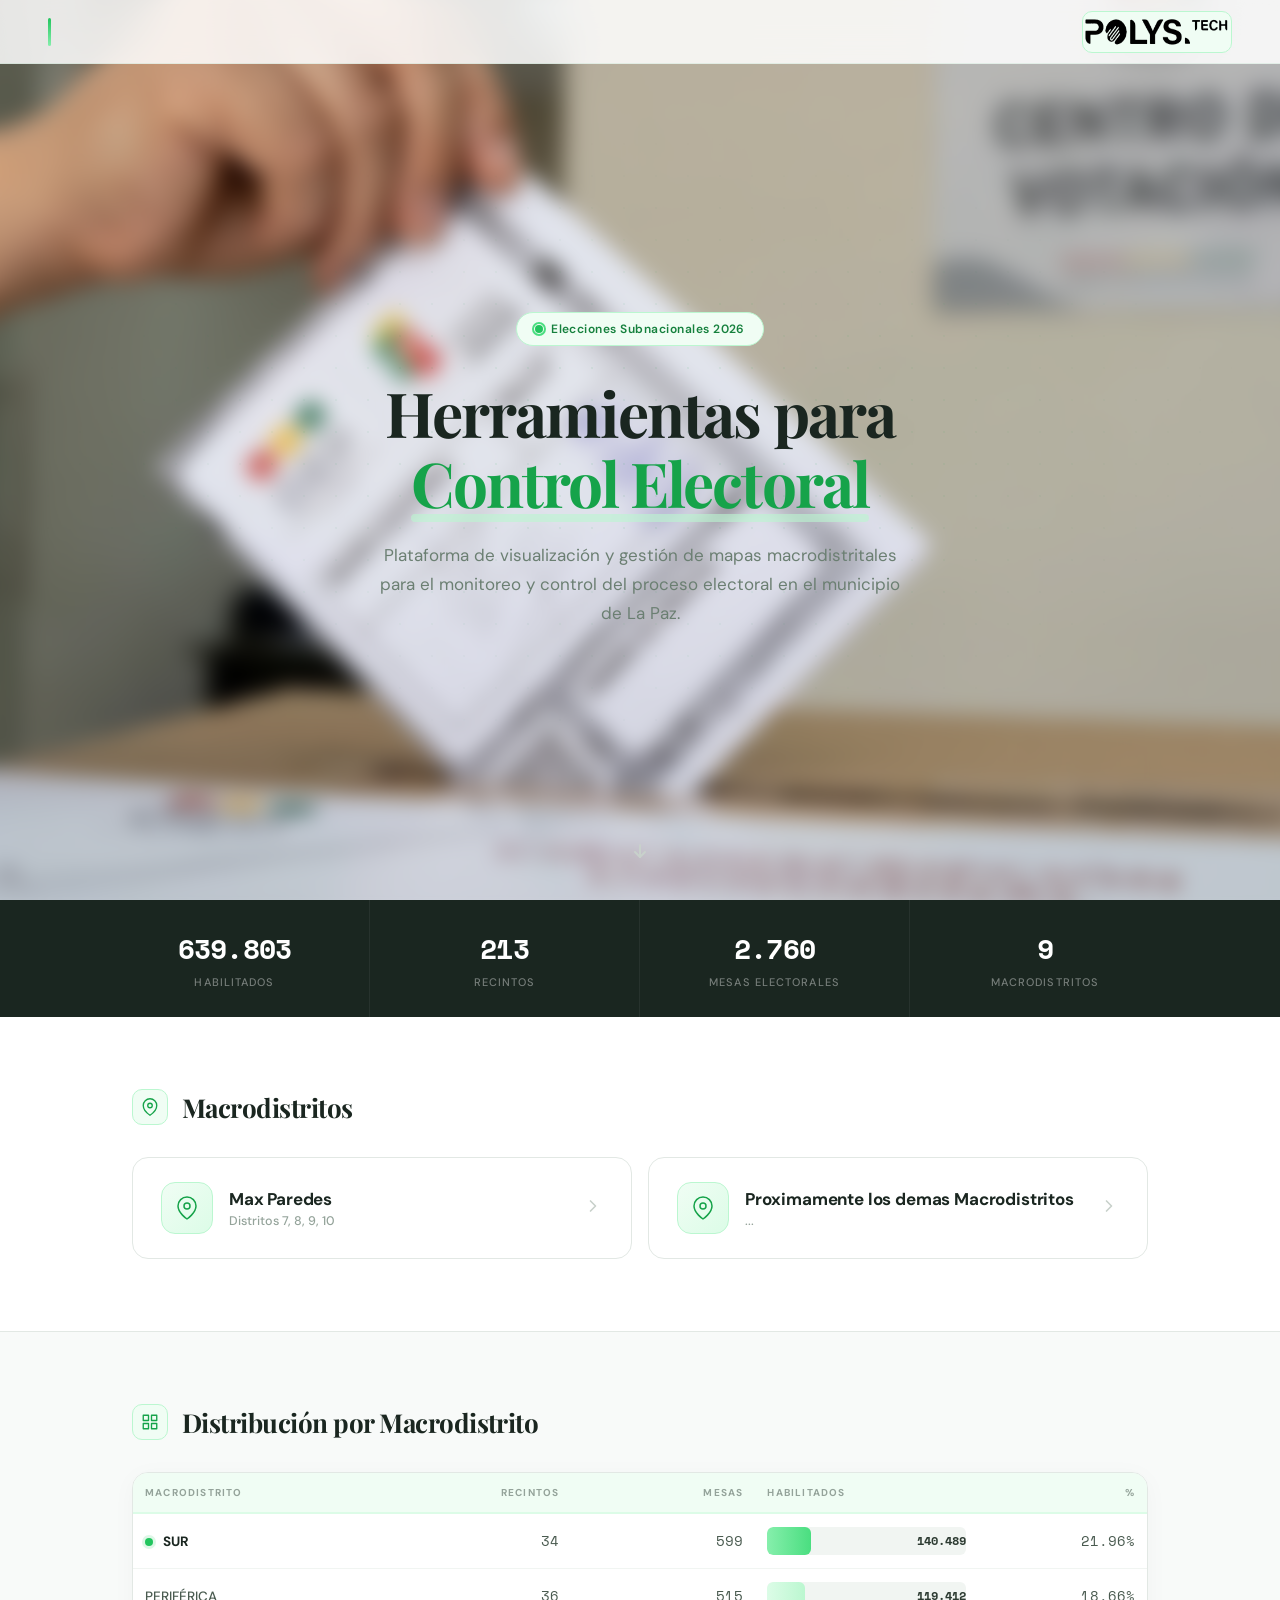
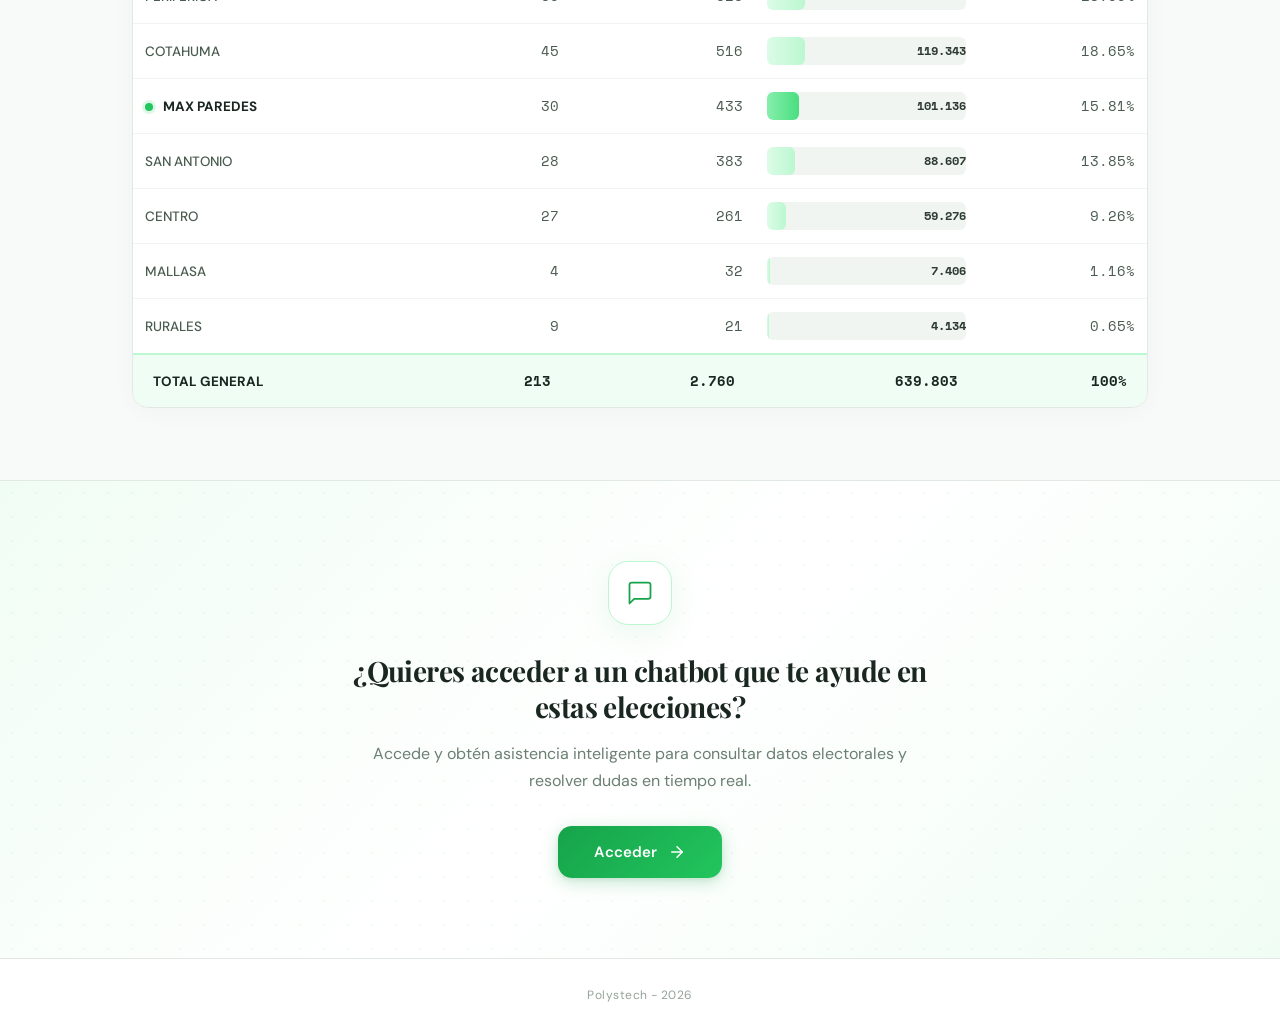
==== commit ee8a898b: "revert" ====
--- a/index.html
+++ b/index.html
@@ -14,7 +14,7 @@
       <div class="bar"></div>
       <div>
         <div class="nav-brand-text"></div>
-        <div class="nav-brand-sub">Municipio de La Paz</div>
+        <div class="nav-brand-sub"></div>
       </div>
     </div>
    
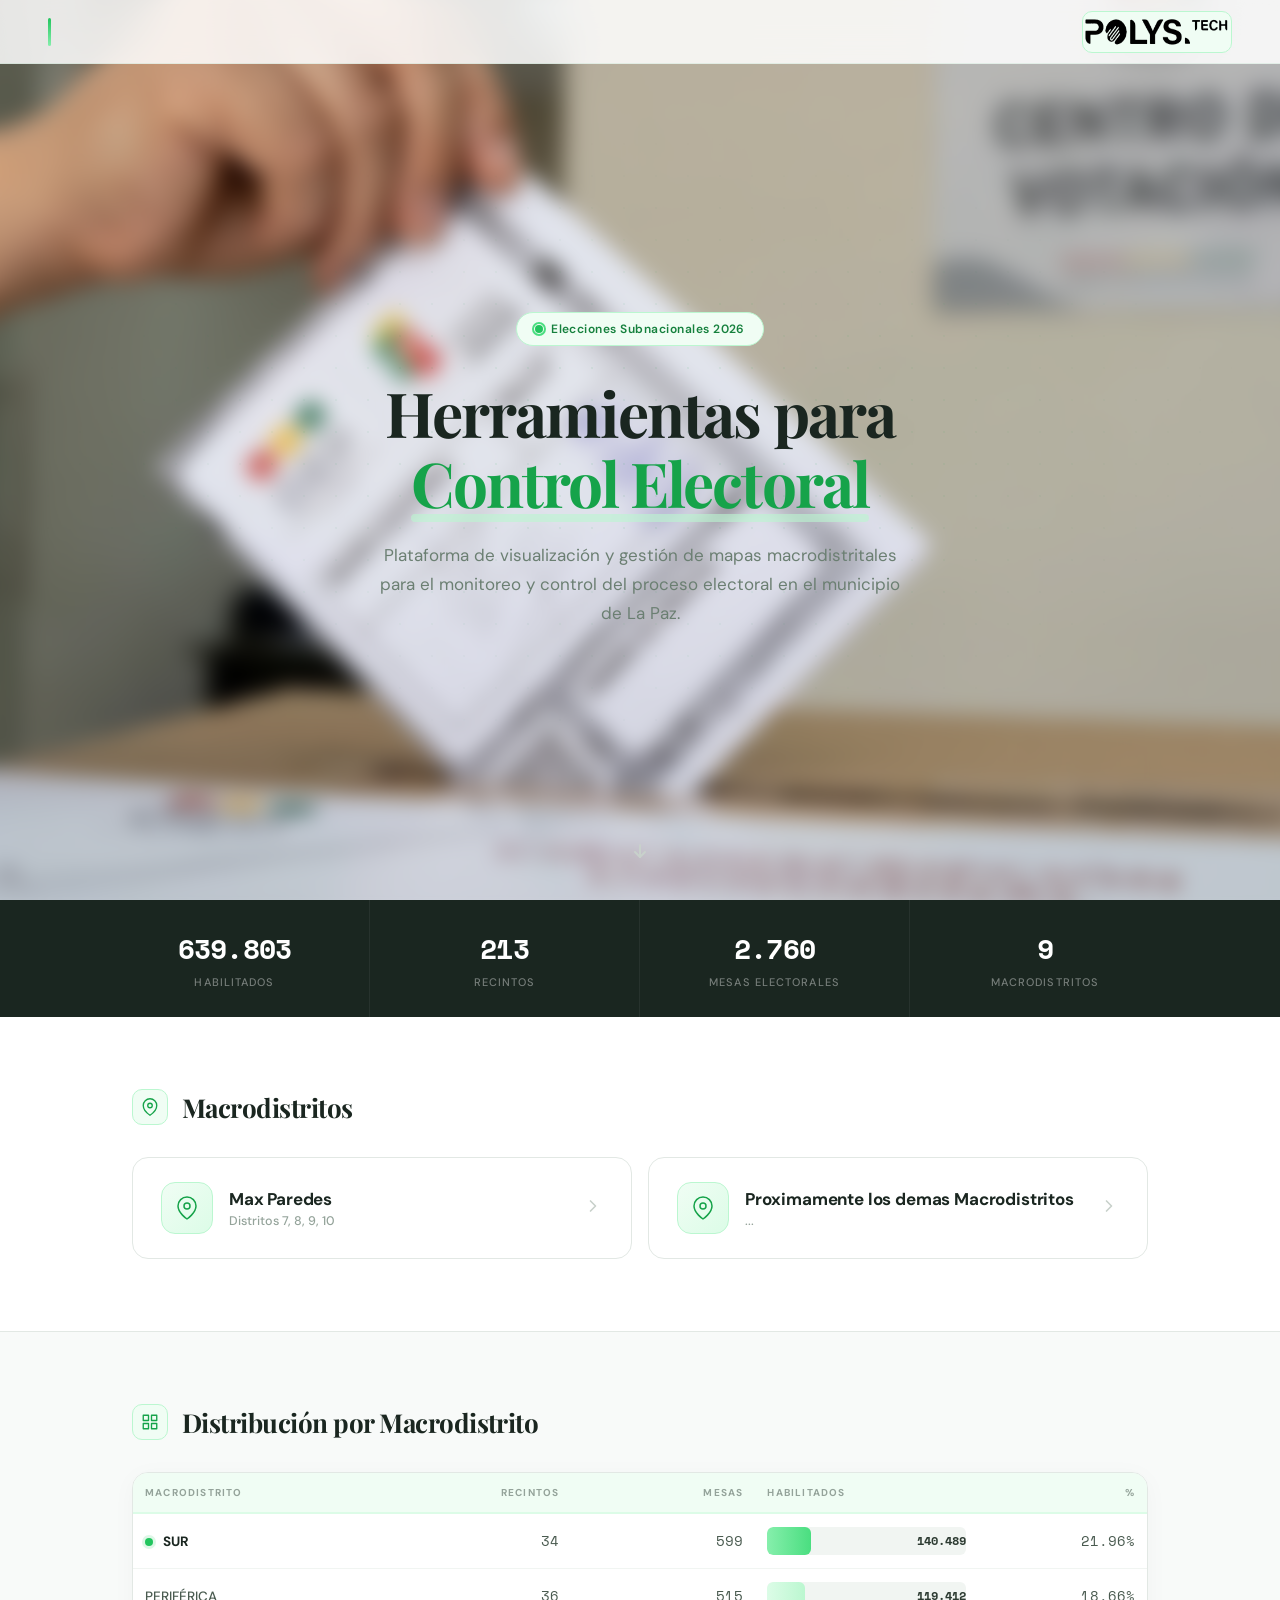
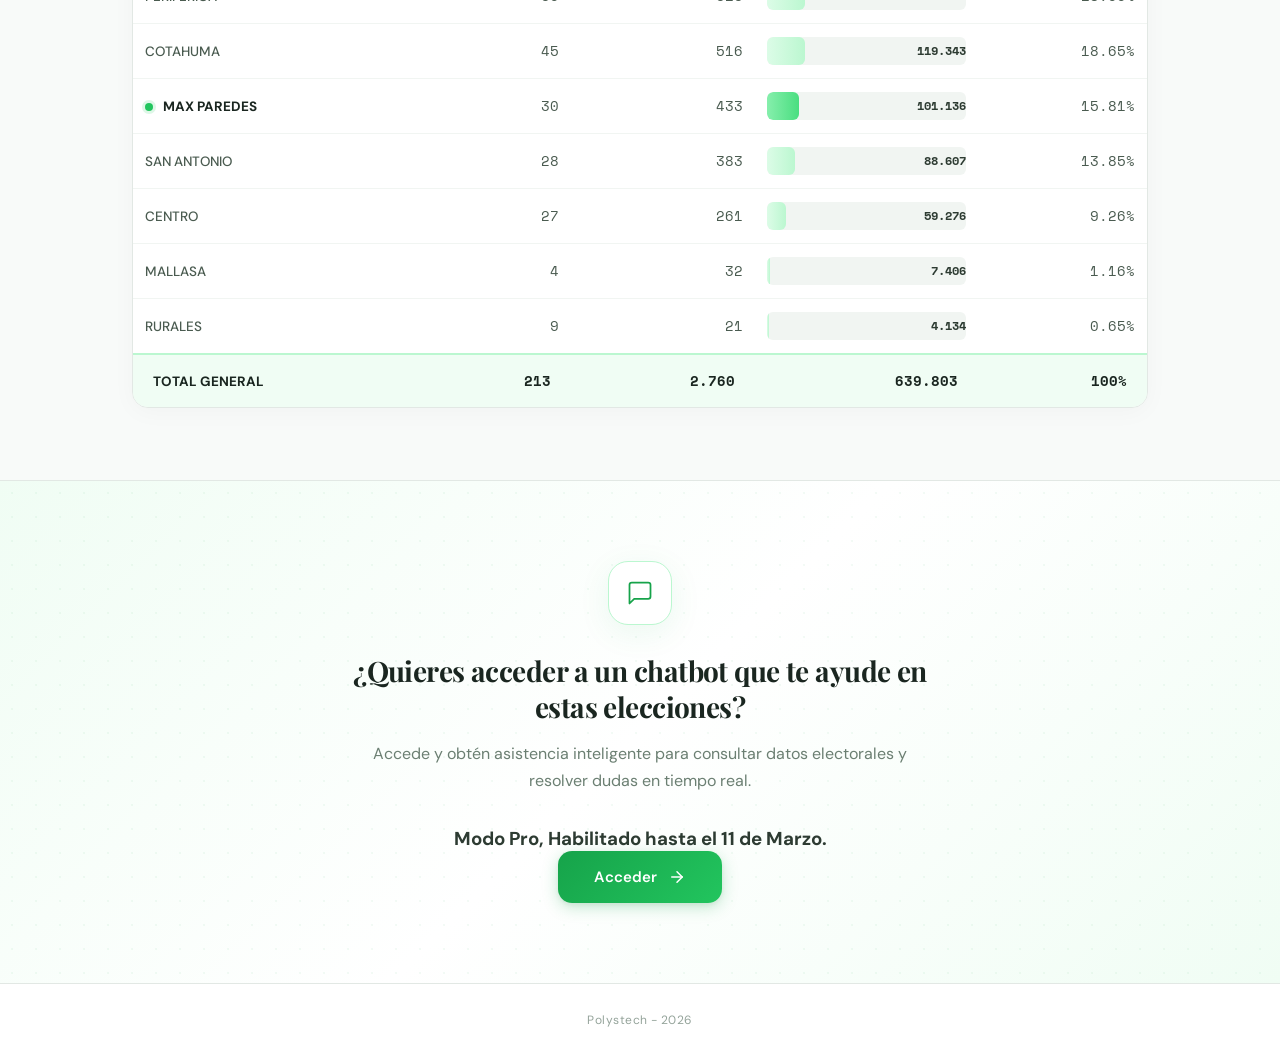
==== commit 3bfbfdbf: "links updated" ====
--- a/index.html
+++ b/index.html
@@ -106,6 +106,7 @@
       <p class="cta-desc">
         Accede y obtén asistencia inteligente para consultar datos electorales
         y resolver dudas en tiempo real.
+        <h3 class="cta-sub">Modo Pro, Habilitado hasta el 11 de Marzo.</h3>
       </p>
       <button class="cta-btn" onclick="solicitarAcceso()">
         Acceder
